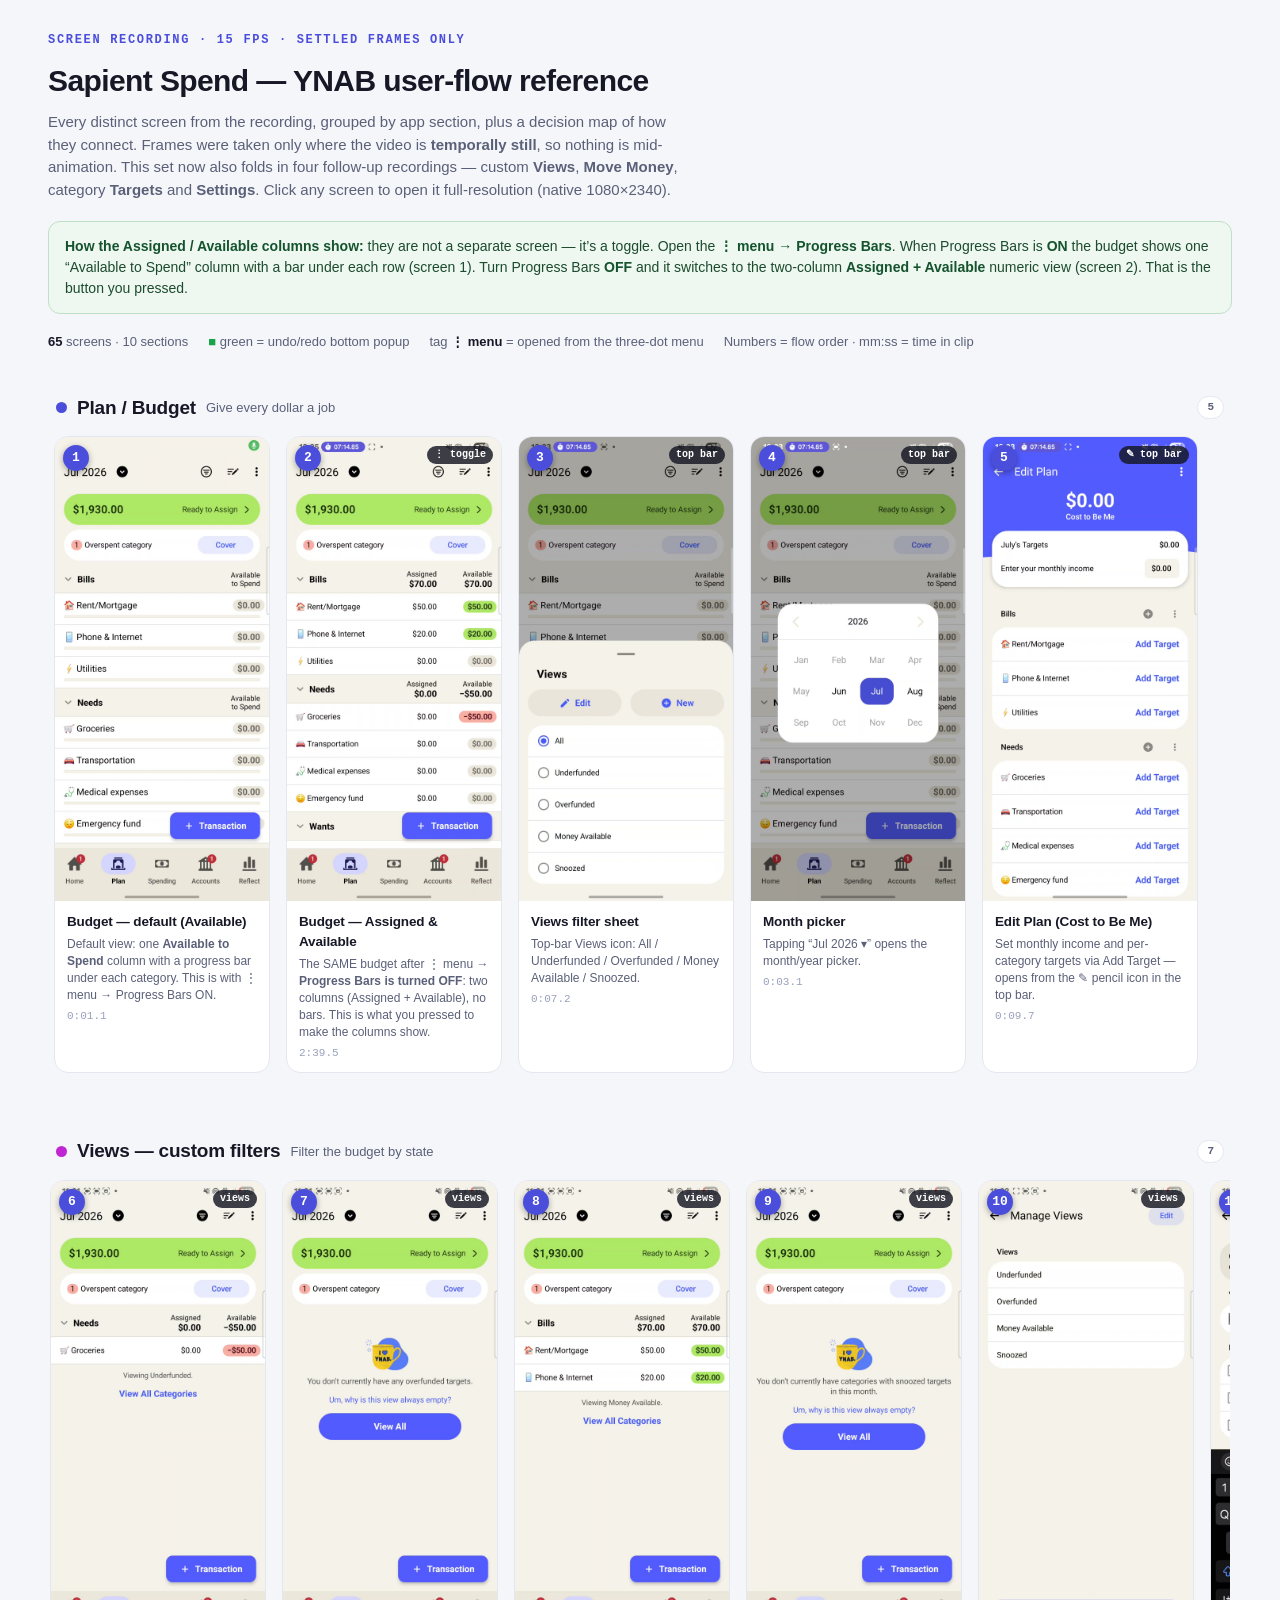
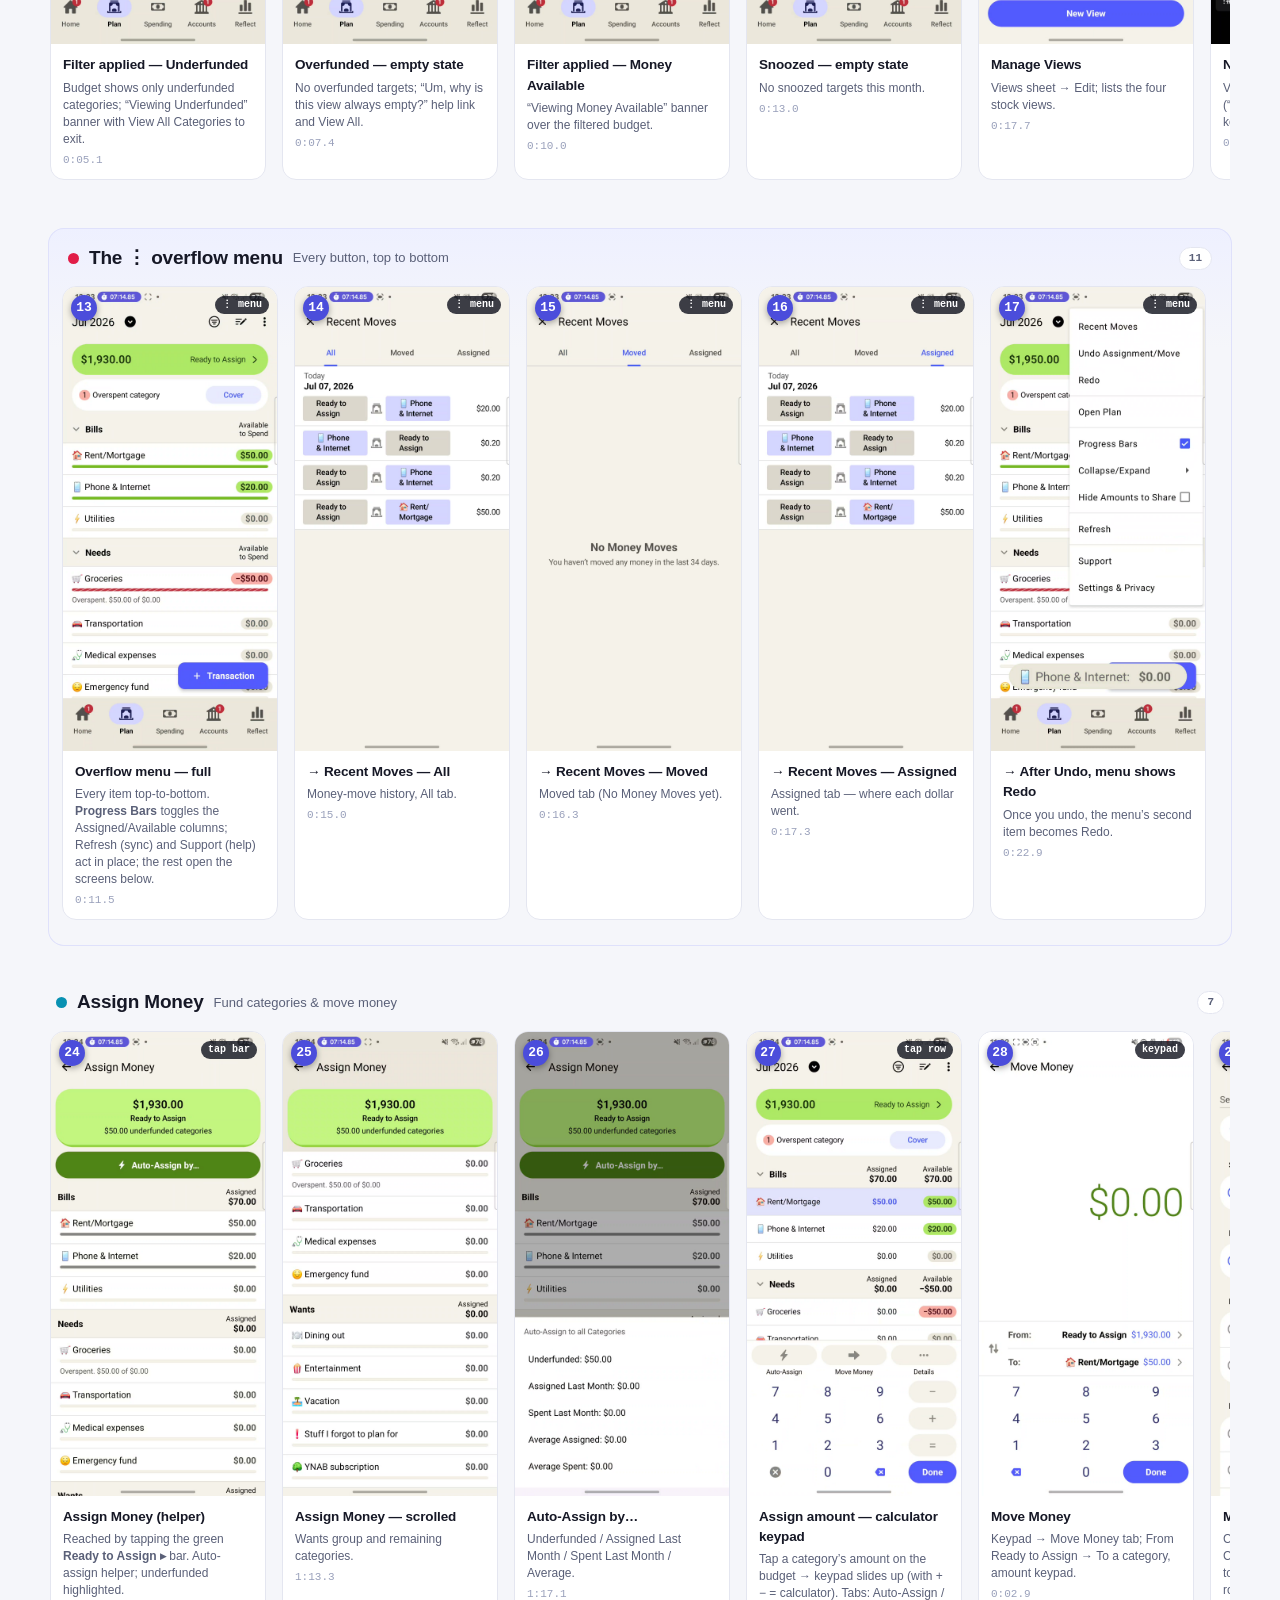
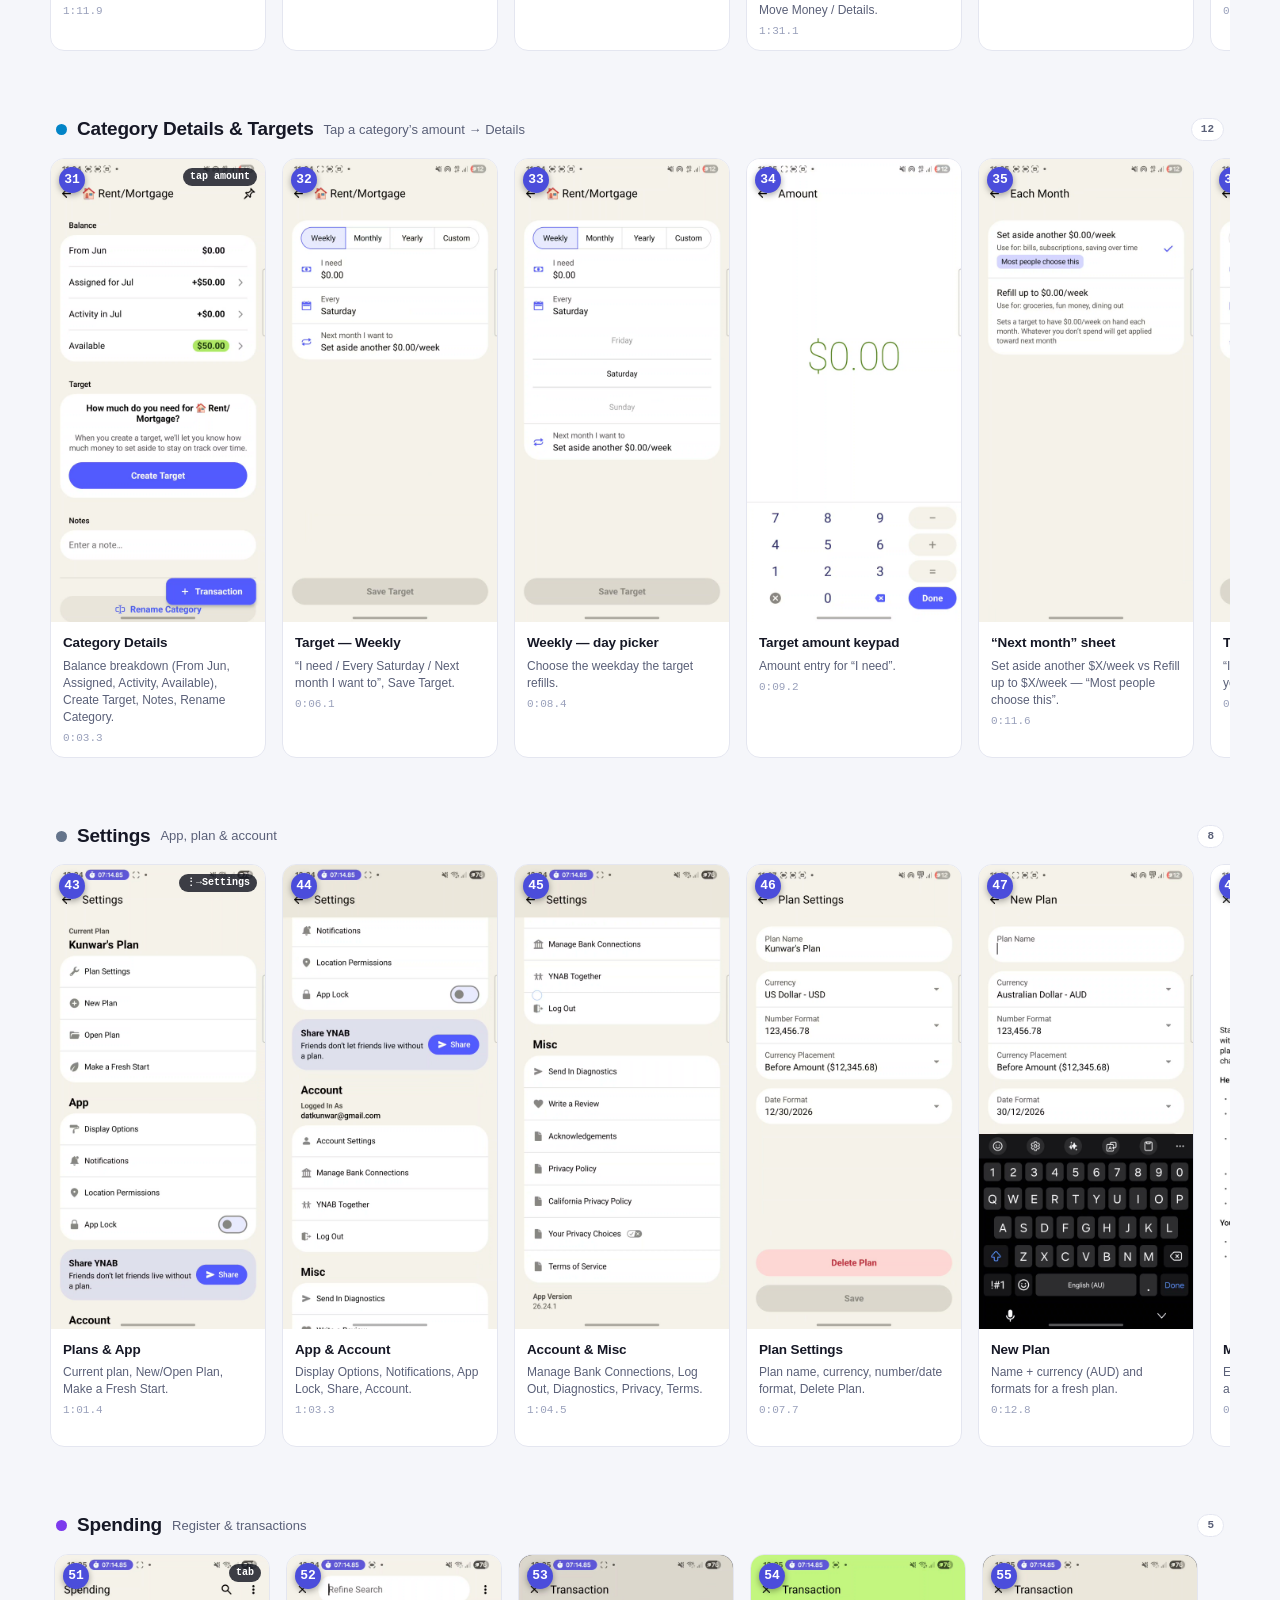
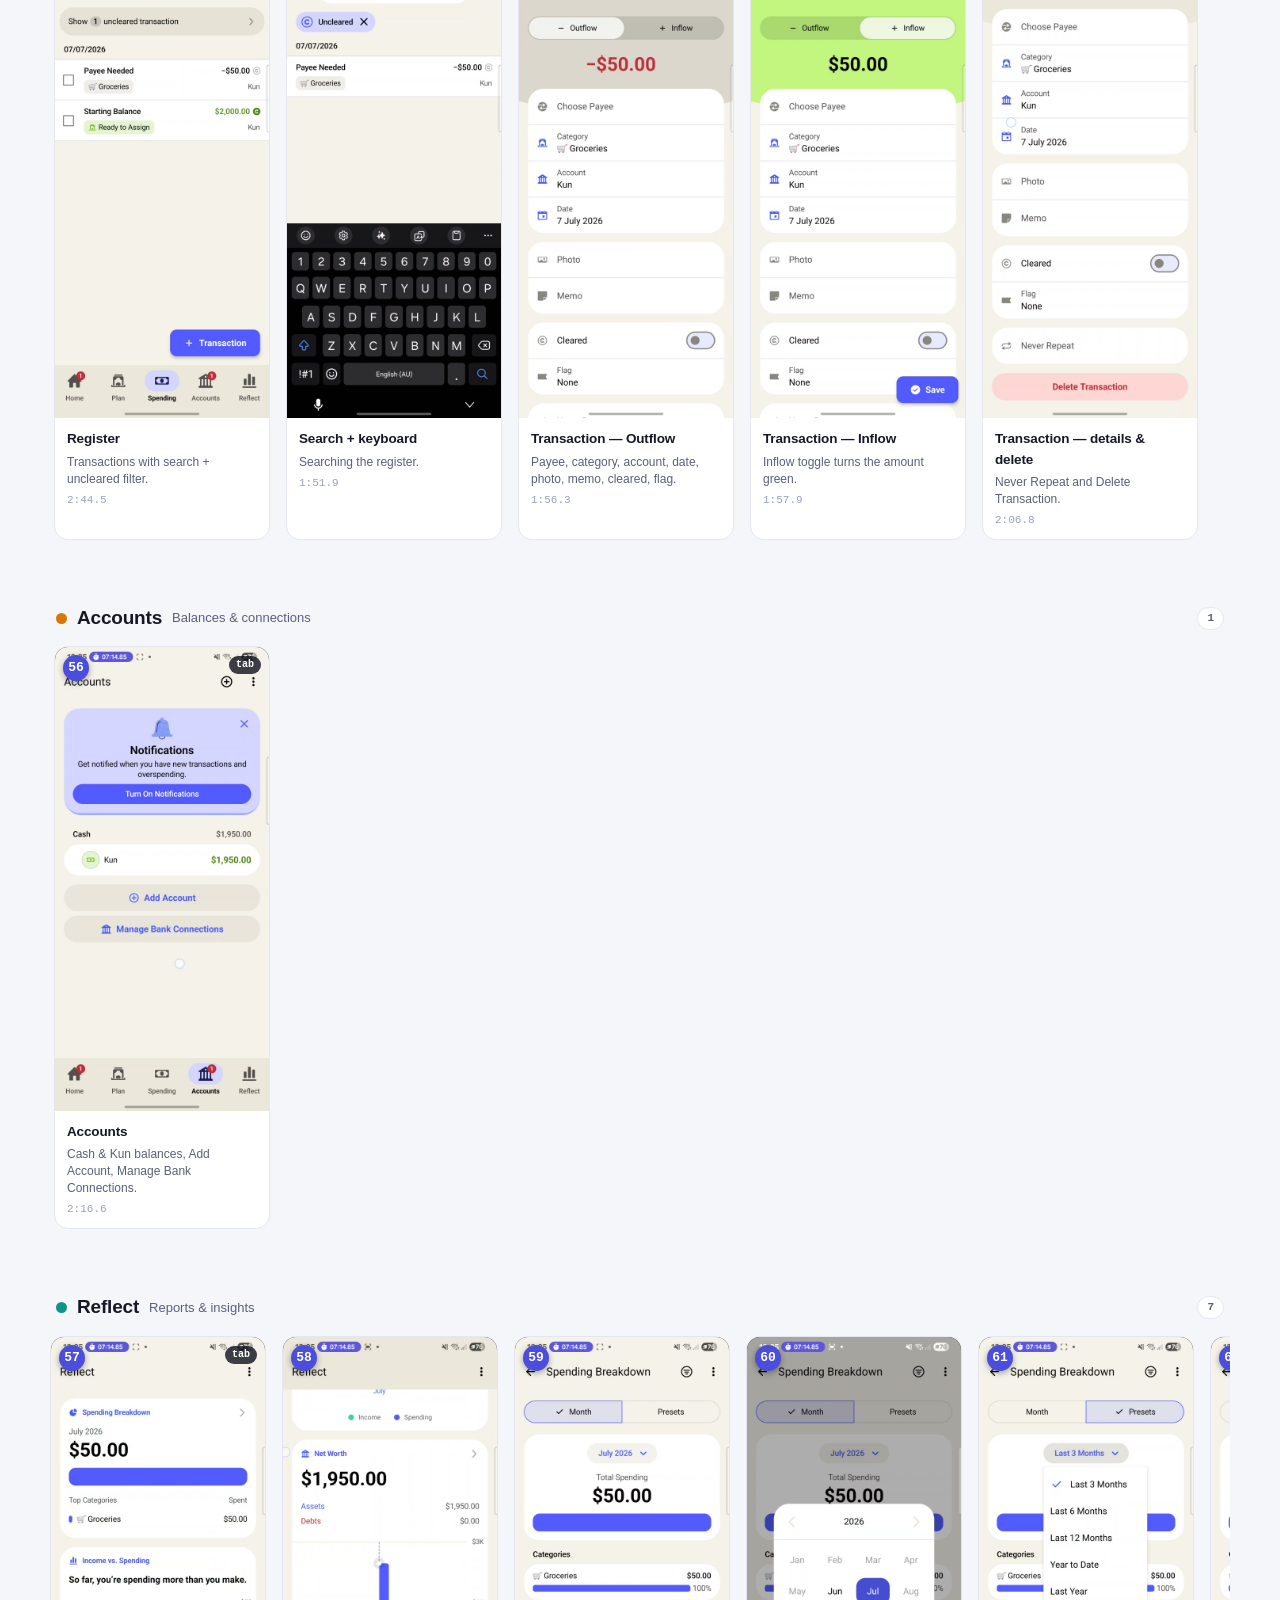
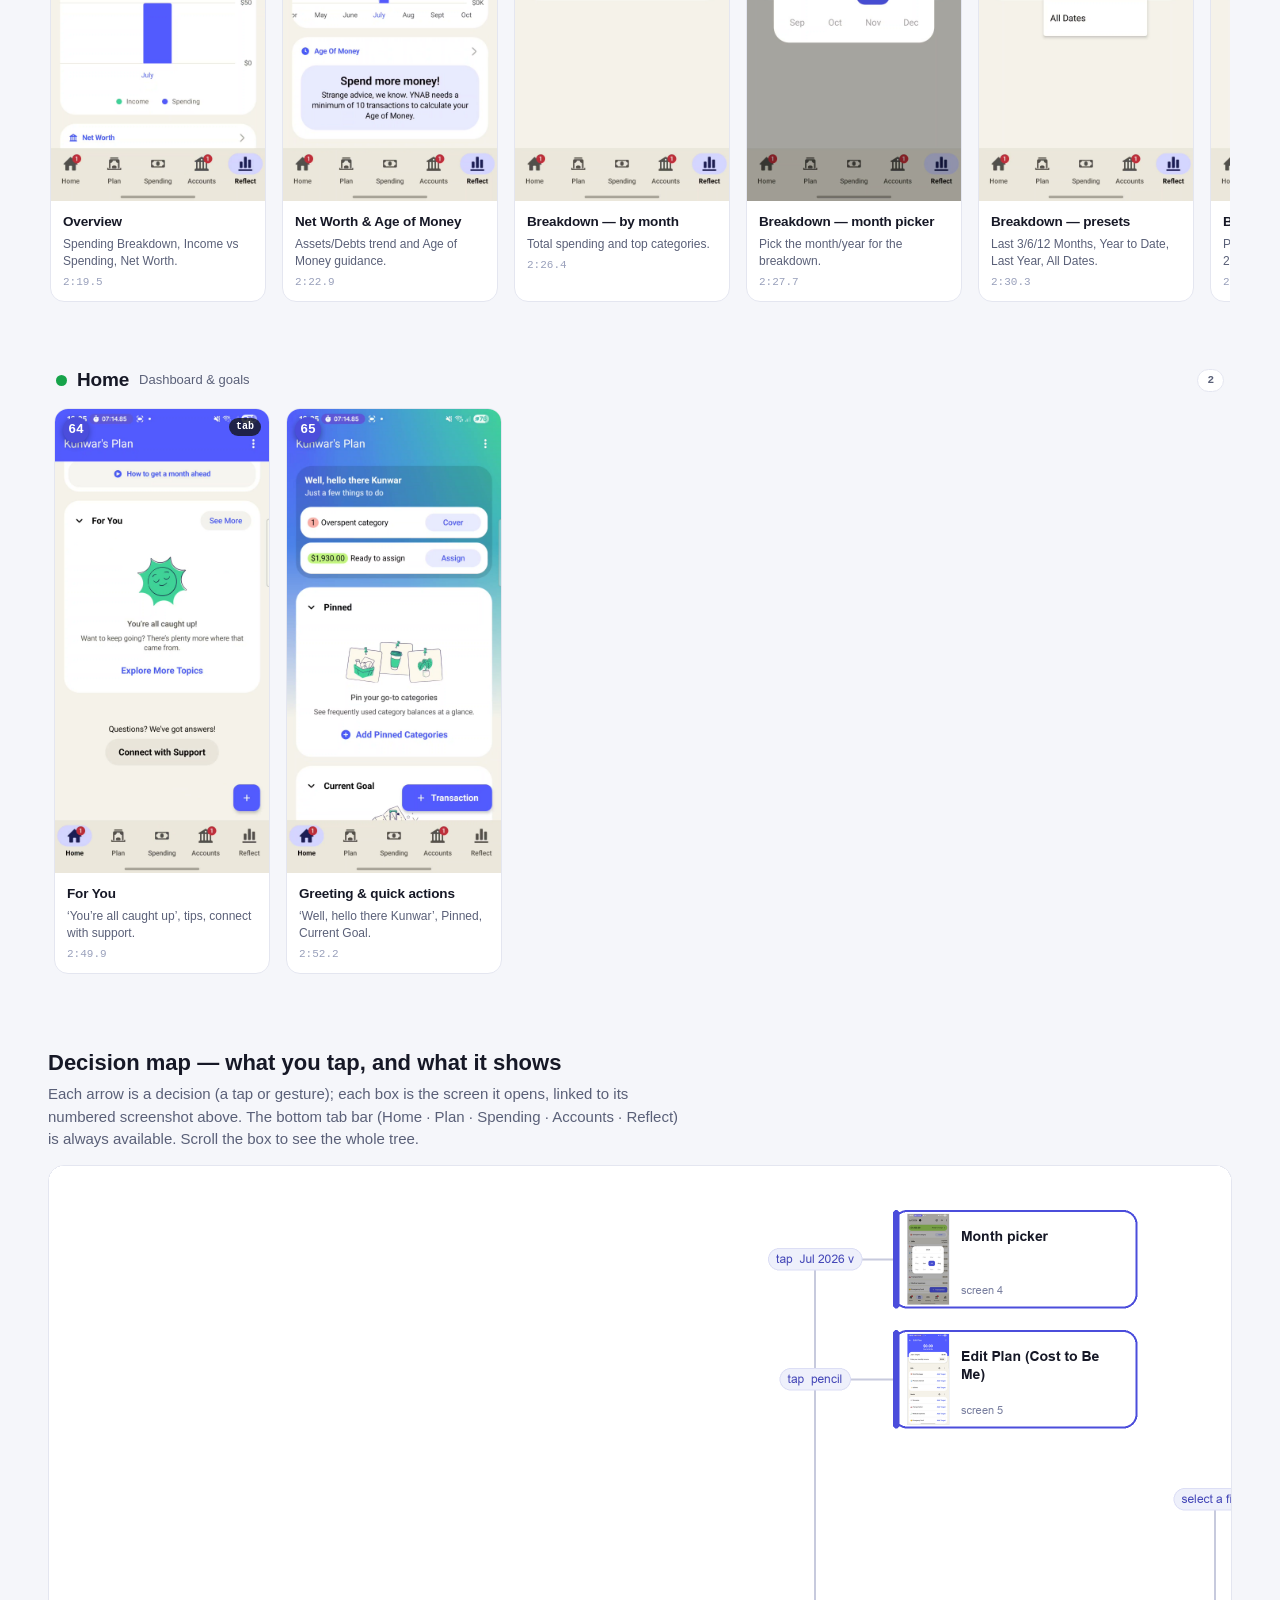
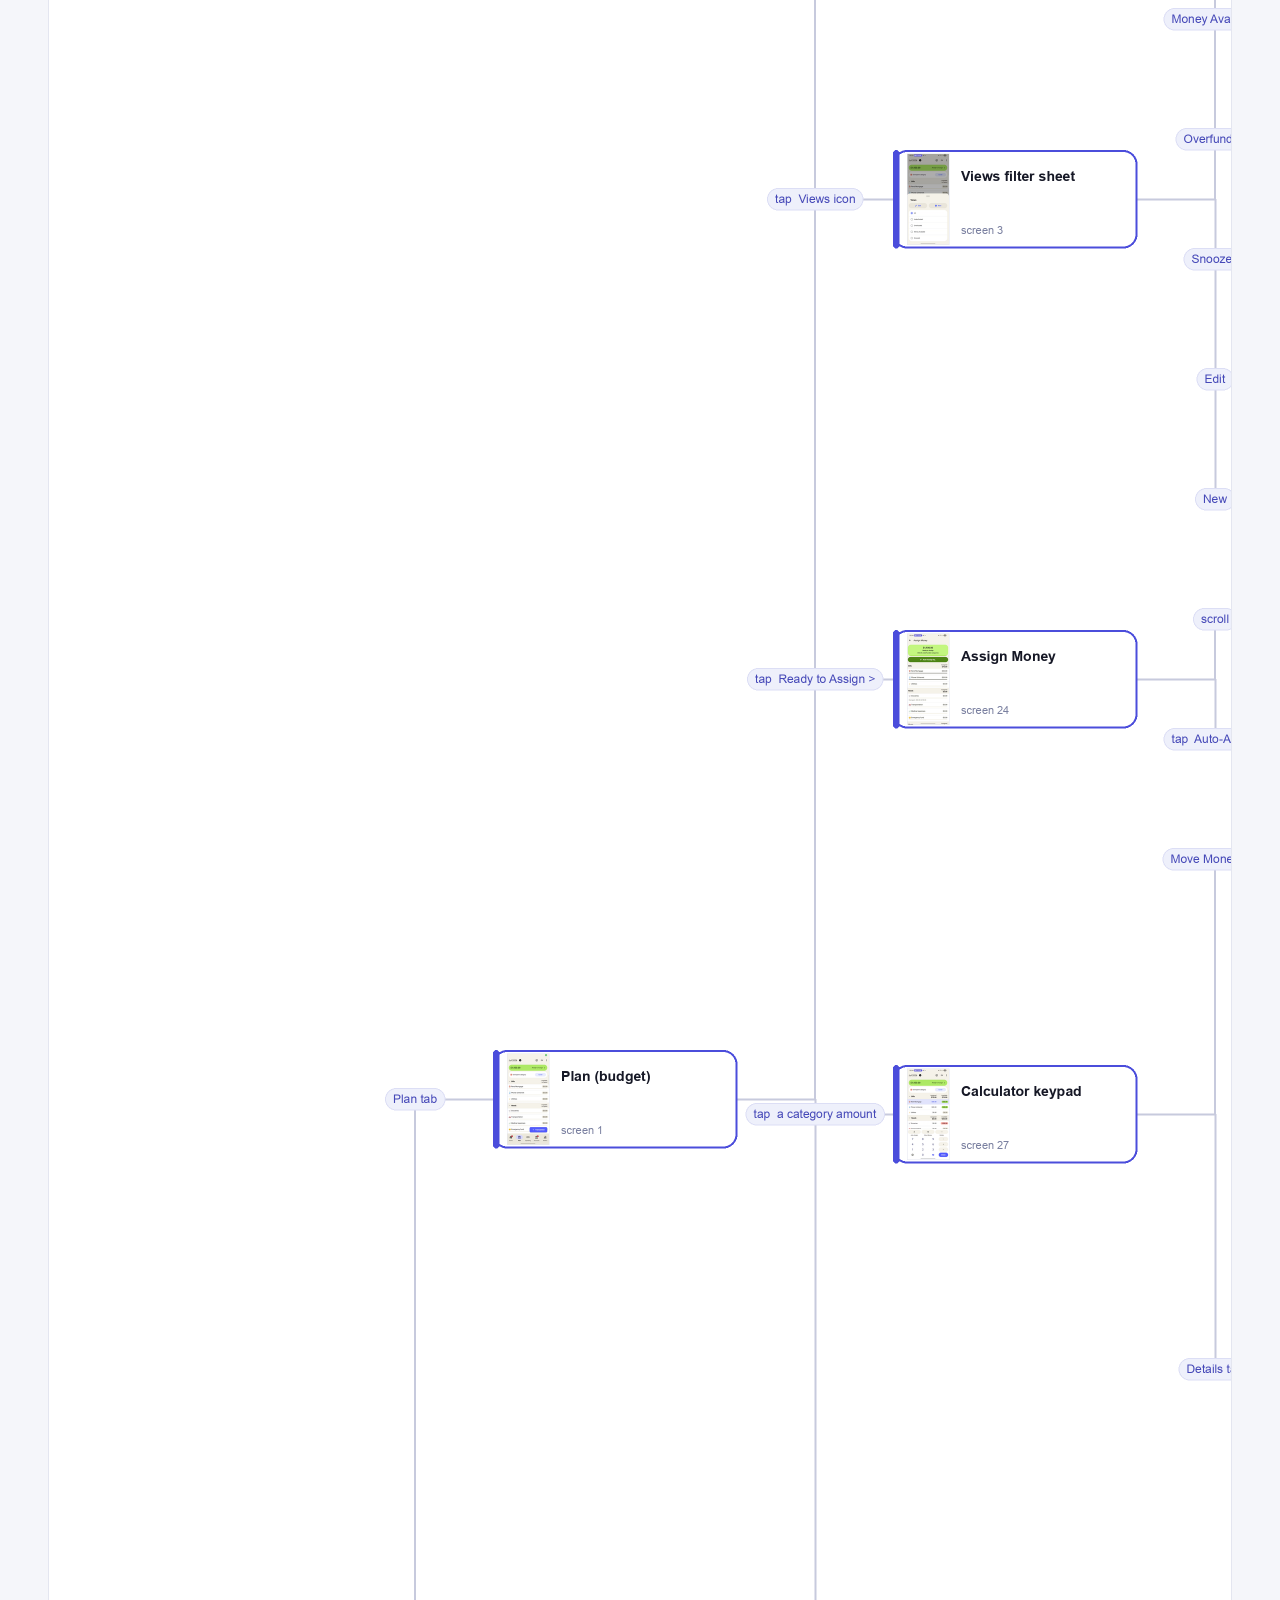
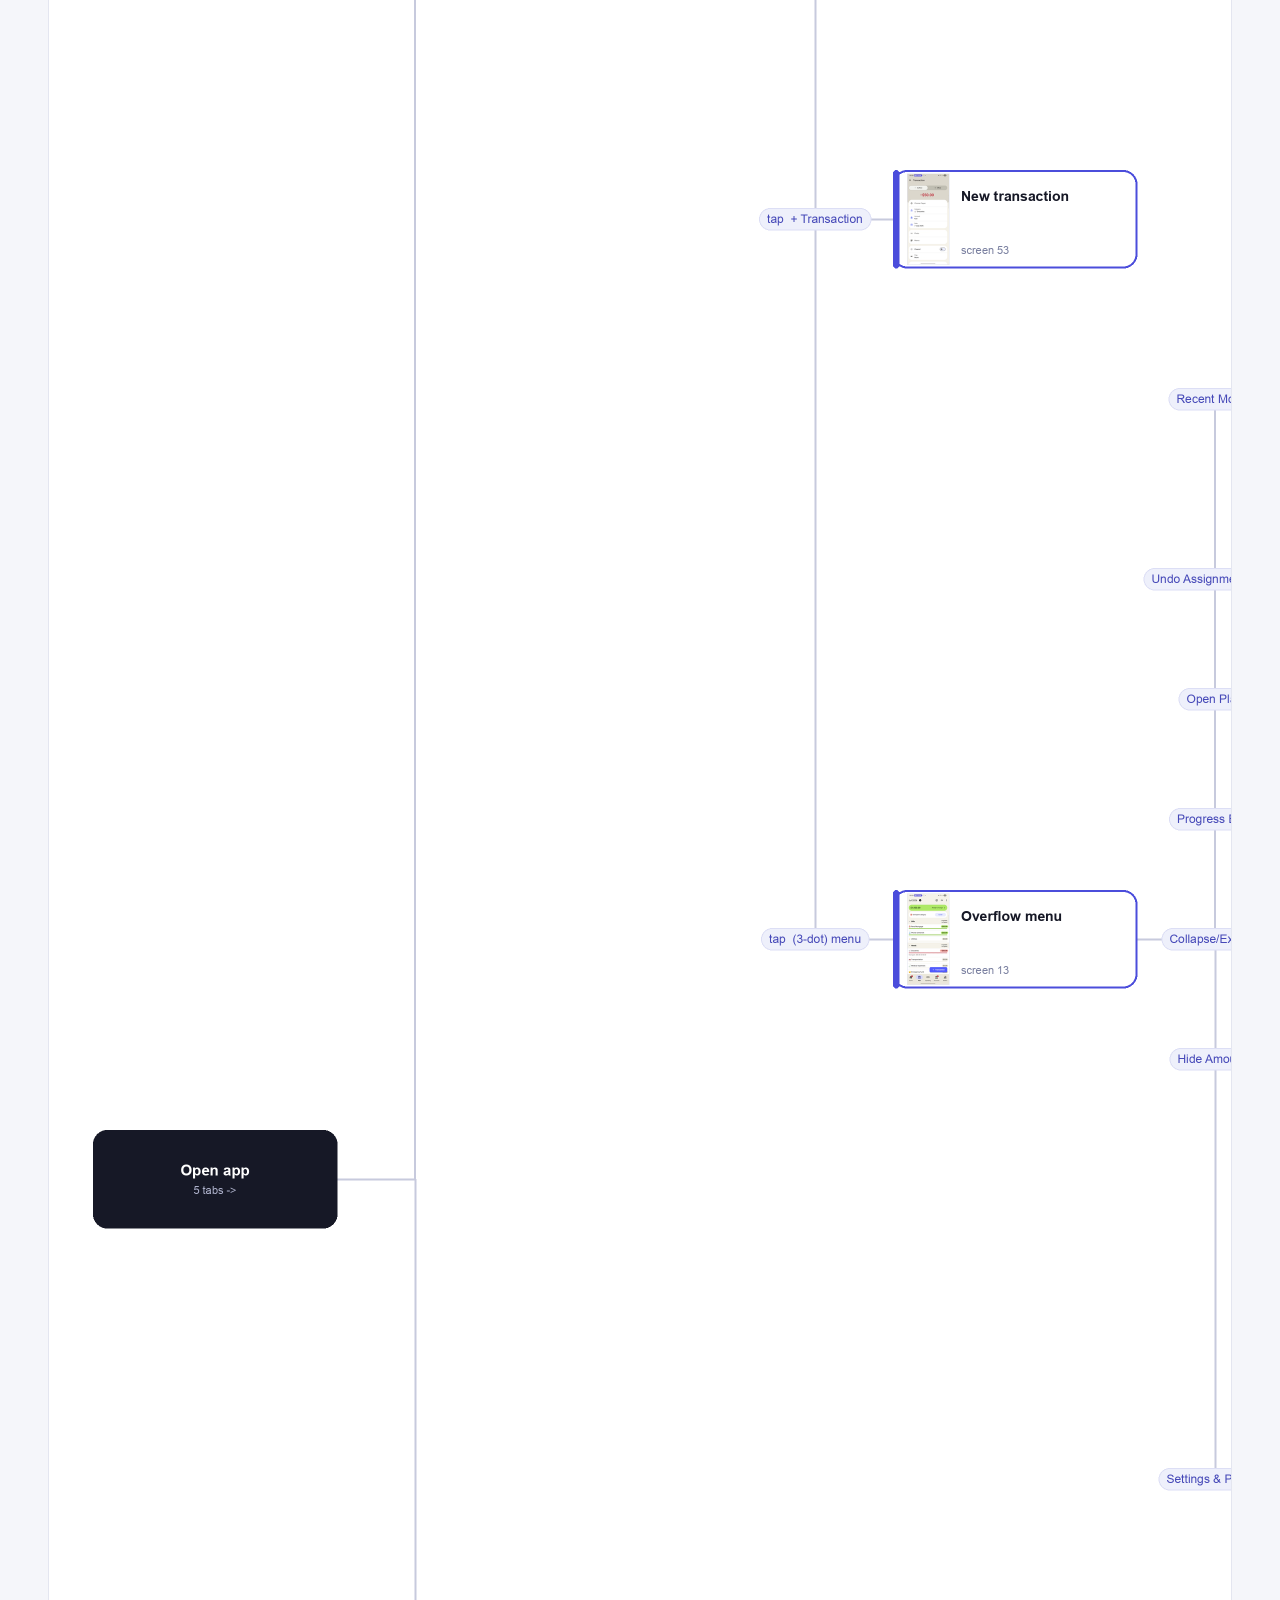
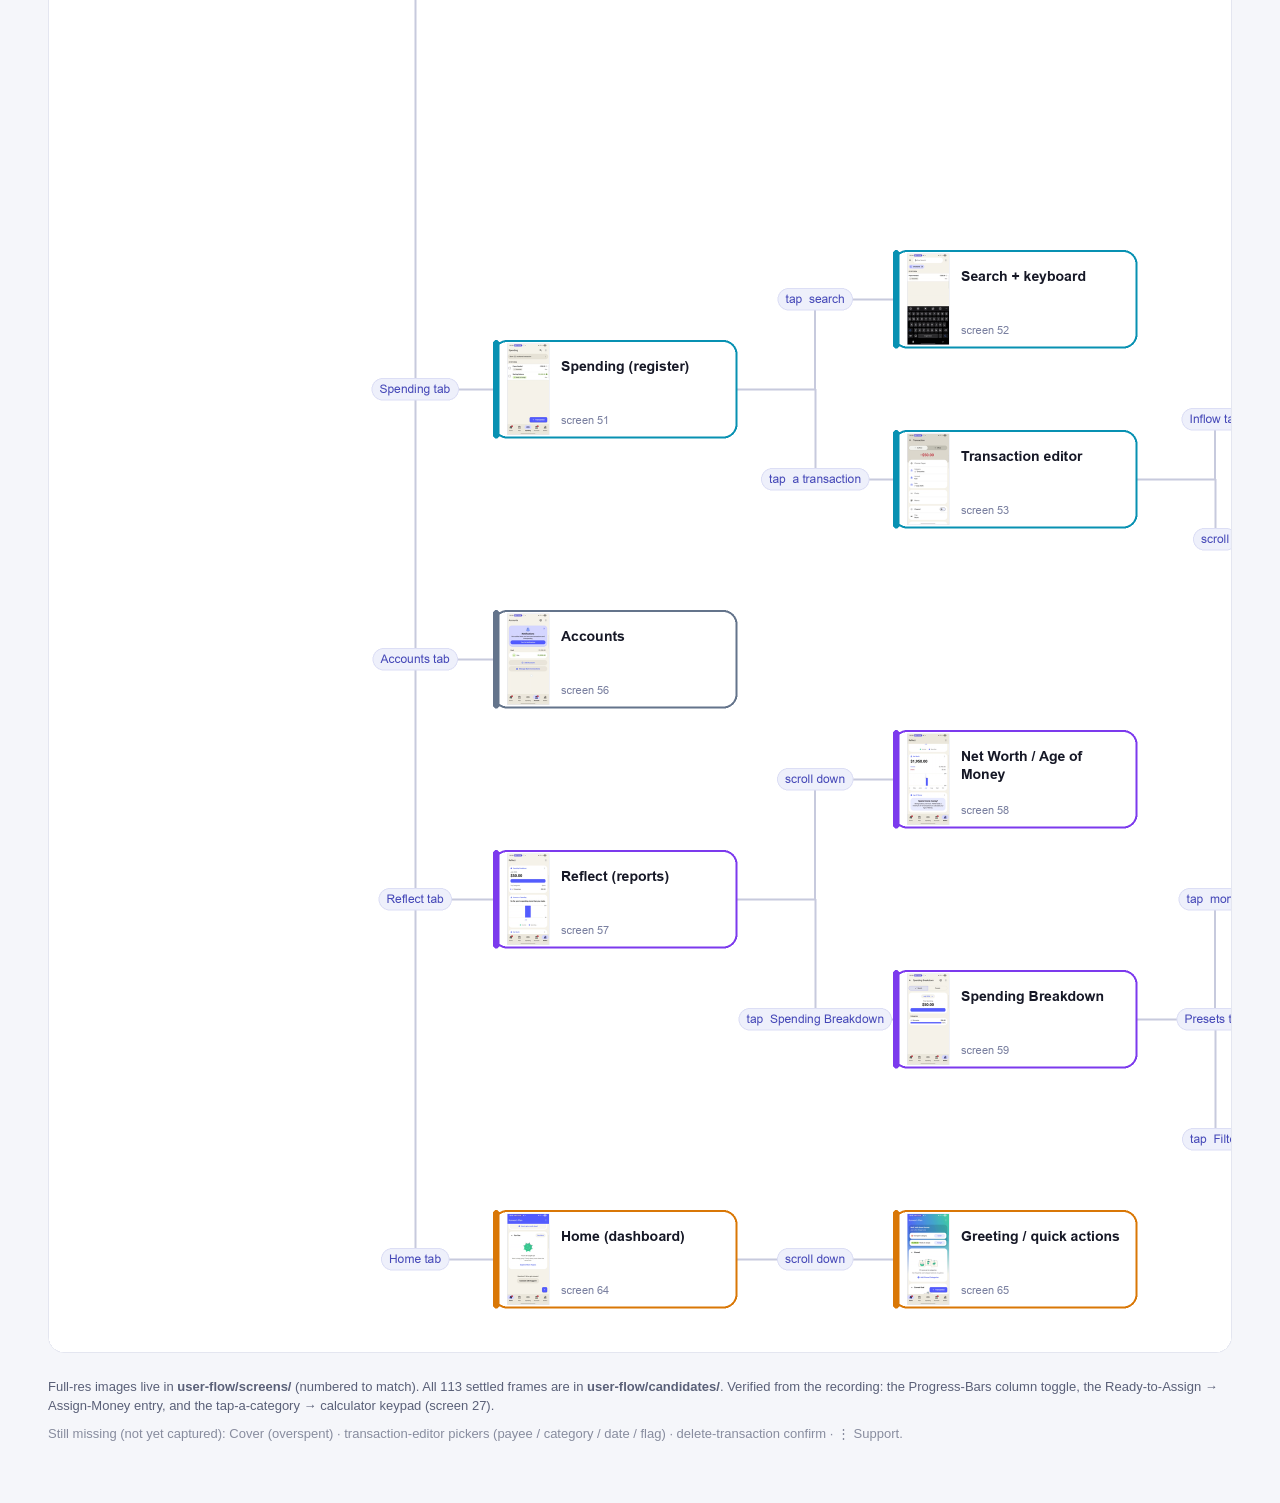
==== user-flow/index.html @ 7f766de3 "Add YNAB user-flow reference (65 screens + decision map) Settled stills from five recordings grouped" ====
<!doctype html><html lang="en"><head><meta charset="utf-8">
<meta name="viewport" content="width=device-width,initial-scale=1">
<title>Sapient Spend — User Flow (YNAB reference)</title>
<style>
:root{--bg:#f5f6fa;--panel:#fff;--ink:#161826;--soft:#5a6078;--line:#e4e6f0;--accent:#4b4ddb;--pop:#16a34a;--radius:14px}
*{box-sizing:border-box}
body{margin:0;background:var(--bg);color:var(--ink);font:15px/1.5 -apple-system,BlinkMacSystemFont,"Segoe UI",Roboto,Helvetica,Arial,sans-serif}
header{max-width:1240px;margin:0 auto;padding:34px 28px 6px}
.kick{font:600 12px/1 ui-monospace,Menlo,monospace;letter-spacing:.14em;text-transform:uppercase;color:var(--accent);margin-bottom:12px}
h1{margin:0 0 8px;font-size:30px;letter-spacing:-.02em}
header p{margin:0;color:var(--soft);max-width:76ch}
.note{max-width:1240px;margin:14px auto 0;padding:0 28px}
.note .box{background:#eef7f0;border:1px solid #bfe0c8;border-radius:12px;padding:14px 16px;font-size:14px;color:#1c4b2e}
.note .box b{color:#14532d}
.legend{display:flex;gap:10px 20px;flex-wrap:wrap;margin:16px 0 4px;font-size:13px;color:var(--soft)}
.legend b{color:var(--ink)}
main{max-width:1240px;margin:0 auto;padding:0 28px 20px}
.sec{margin-top:26px;border-radius:16px;padding:2px 2px 6px}
.sec.star{background:linear-gradient(180deg,#eef0ff,transparent 120px);box-shadow:inset 0 0 0 1px #dfe1fb;padding:2px 14px 10px}
.sechead{display:flex;align-items:center;gap:10px;padding:14px 6px 8px}
.sechead h2{margin:0;font-size:19px;letter-spacing:-.01em}
.sechead .sub{color:var(--soft);font-size:13px}
.sechead .cnt{margin-left:auto;font:600 11px/1 ui-monospace,monospace;color:var(--soft);background:var(--panel);border:1px solid var(--line);padding:5px 9px;border-radius:20px}
.dot{width:11px;height:11px;border-radius:50%}
.d0{background:#4b4ddb}.d1{background:#e11d48}.d2{background:#0891b2}.d3{background:#64748b}.d4{background:#7c3aed}.d5{background:#d97706}.d6{background:#0d9488}.d7{background:#16a34a}.d8{background:#c026d3}.d9{background:#0284c7}
.row{display:flex;gap:16px;overflow-x:auto;padding:6px 4px 16px;scroll-snap-type:x proximity}
.card{flex:0 0 auto;width:216px;background:var(--panel);border:1px solid var(--line);border-radius:var(--radius);overflow:hidden;text-decoration:none;color:inherit;scroll-snap-align:start;transition:transform .12s,box-shadow .12s}
.card:hover{transform:translateY(-3px);box-shadow:0 12px 28px rgba(22,24,38,.14)}
.card.pop{border-color:var(--pop);box-shadow:0 0 0 1px var(--pop)}
.ph{position:relative;background:#0c0e18;aspect-ratio:1080/2340;display:block}
.ph img{width:100%;height:100%;object-fit:cover;display:block}
.num{position:absolute;top:8px;left:8px;width:26px;height:26px;border-radius:50%;background:var(--accent);color:#fff;font:600 13px/26px ui-monospace,monospace;text-align:center;box-shadow:0 2px 6px rgba(0,0,0,.35)}
.tag{position:absolute;top:9px;right:8px;font:600 10px/1 ui-monospace,monospace;color:#fff;background:rgba(20,22,34,.82);padding:4px 7px;border-radius:20px}
.card.pop .tag{background:var(--pop)}
.meta{padding:11px 12px 13px}
.meta .t{font-weight:650;font-size:13.5px;margin-bottom:4px;letter-spacing:-.01em}
.meta .c{font-size:12px;color:var(--soft);line-height:1.42}
.meta .ts{margin-top:7px;font:11px/1 ui-monospace,monospace;color:#99a0bb}
.tree{max-width:1240px;margin:10px auto 0;padding:0 28px}
.tree h2{font-size:22px;margin:30px 0 4px}
.tree p{color:var(--soft);margin:0 0 14px;max-width:76ch}
.treebox{background:var(--panel);border:1px solid var(--line);border-radius:16px;padding:10px;overflow:auto}
footer{max-width:1240px;margin:0 auto;padding:24px 28px 60px;color:var(--soft);font-size:13px}
@media(max-width:640px){.card{width:168px}header,main,footer,.tree,.note{padding-left:16px;padding-right:16px}}
</style></head><body>
<header>
  <div class="kick">Screen recording · 15 fps · settled frames only</div>
  <h1>Sapient Spend — YNAB user-flow reference</h1>
  <p>Every distinct screen from the recording, grouped by app section, plus a decision map of how they connect. Frames were taken only where the video is <b>temporally still</b>, so nothing is mid-animation. This set now also folds in four follow-up recordings — custom <b>Views</b>, <b>Move Money</b>, category <b>Targets</b> and <b>Settings</b>. Click any screen to open it full-resolution (native 1080×2340).</p>
</header>
<div class="note"><div class="box">
  <b>How the Assigned / Available columns show:</b> they are not a separate screen — it’s a toggle. Open the <b>⋮ menu → Progress Bars</b>. When Progress Bars is <b>ON</b> the budget shows one “Available to Spend” column with a bar under each row (screen 1). Turn Progress Bars <b>OFF</b> and it switches to the two-column <b>Assigned + Available</b> numeric view (screen 2). That is the button you pressed.
</div></div>
<main>
  <div class="legend" style="max-width:1240px;margin:18px auto 0">
    <span><b>65</b> screens · 10 sections</span>
    <span><span style="color:#16a34a">■</span> green = undo/redo bottom popup</span>
    <span>tag <b>⋮ menu</b> = opened from the three-dot menu</span>
    <span>Numbers = flow order · mm:ss = time in clip</span>
  </div>
  <section class="sec">
      <div class="sechead"><span class="dot d0"></span><h2>Plan / Budget</h2><span class="sub">Give every dollar a job</span><span class="cnt">5</span></div>
      <div class="row"><a class="card" href="screens/01_plan.jpg" target="_blank">
          <div class="ph"><span class="num">1</span><img loading="lazy" src="screens/01_plan.jpg" alt=""></div>
          <div class="meta"><div class="t">Budget — default (Available)</div><div class="c">Default view: one <b>Available to Spend</b> column with a progress bar under each category. This is with ⋮ menu → Progress Bars ON.</div><div class="ts">0:01.1</div></div>
        </a><a class="card" href="screens/02_plan.jpg" target="_blank">
          <div class="ph"><span class="num">2</span><span class="tag">⋮ toggle</span><img loading="lazy" src="screens/02_plan.jpg" alt=""></div>
          <div class="meta"><div class="t">Budget — Assigned &amp; Available</div><div class="c">The SAME budget after ⋮ menu → <b>Progress Bars is turned OFF</b>: two columns (Assigned + Available), no bars. This is what you pressed to make the columns show.</div><div class="ts">2:39.5</div></div>
        </a><a class="card" href="screens/03_plan.jpg" target="_blank">
          <div class="ph"><span class="num">3</span><span class="tag">top bar</span><img loading="lazy" src="screens/03_plan.jpg" alt=""></div>
          <div class="meta"><div class="t">Views filter sheet</div><div class="c">Top-bar Views icon: All / Underfunded / Overfunded / Money Available / Snoozed.</div><div class="ts">0:07.2</div></div>
        </a><a class="card" href="screens/04_plan.jpg" target="_blank">
          <div class="ph"><span class="num">4</span><span class="tag">top bar</span><img loading="lazy" src="screens/04_plan.jpg" alt=""></div>
          <div class="meta"><div class="t">Month picker</div><div class="c">Tapping “Jul 2026 ▾” opens the month/year picker.</div><div class="ts">0:03.1</div></div>
        </a><a class="card" href="screens/05_plan.jpg" target="_blank">
          <div class="ph"><span class="num">5</span><span class="tag">✎ top bar</span><img loading="lazy" src="screens/05_plan.jpg" alt=""></div>
          <div class="meta"><div class="t">Edit Plan (Cost to Be Me)</div><div class="c">Set monthly income and per-category targets via Add Target — opens from the ✎ pencil icon in the top bar.</div><div class="ts">0:09.7</div></div>
        </a></div>
    </section><section class="sec">
      <div class="sechead"><span class="dot d8"></span><h2>Views — custom filters</h2><span class="sub">Filter the budget by state</span><span class="cnt">7</span></div>
      <div class="row"><a class="card" href="screens/06_views.jpg" target="_blank">
          <div class="ph"><span class="num">6</span><span class="tag">views</span><img loading="lazy" src="screens/06_views.jpg" alt=""></div>
          <div class="meta"><div class="t">Filter applied — Underfunded</div><div class="c">Budget shows only underfunded categories; “Viewing Underfunded” banner with View All Categories to exit.</div><div class="ts">0:05.1</div></div>
        </a><a class="card" href="screens/07_views.jpg" target="_blank">
          <div class="ph"><span class="num">7</span><span class="tag">views</span><img loading="lazy" src="screens/07_views.jpg" alt=""></div>
          <div class="meta"><div class="t">Overfunded — empty state</div><div class="c">No overfunded targets; “Um, why is this view always empty?” help link and View All.</div><div class="ts">0:07.4</div></div>
        </a><a class="card" href="screens/08_views.jpg" target="_blank">
          <div class="ph"><span class="num">8</span><span class="tag">views</span><img loading="lazy" src="screens/08_views.jpg" alt=""></div>
          <div class="meta"><div class="t">Filter applied — Money Available</div><div class="c">“Viewing Money Available” banner over the filtered budget.</div><div class="ts">0:10.0</div></div>
        </a><a class="card" href="screens/09_views.jpg" target="_blank">
          <div class="ph"><span class="num">9</span><span class="tag">views</span><img loading="lazy" src="screens/09_views.jpg" alt=""></div>
          <div class="meta"><div class="t">Snoozed — empty state</div><div class="c">No snoozed targets this month.</div><div class="ts">0:13.0</div></div>
        </a><a class="card" href="screens/10_views.jpg" target="_blank">
          <div class="ph"><span class="num">10</span><span class="tag">views</span><img loading="lazy" src="screens/10_views.jpg" alt=""></div>
          <div class="meta"><div class="t">Manage Views</div><div class="c">Views sheet → Edit; lists the four stock views.</div><div class="ts">0:17.7</div></div>
        </a><a class="card" href="screens/11_views.jpg" target="_blank">
          <div class="ph"><span class="num">11</span><span class="tag">views</span><img loading="lazy" src="screens/11_views.jpg" alt=""></div>
          <div class="meta"><div class="t">New View — name it</div><div class="c">Views sheet → New; name field (“Keep ’em short &amp; sweet!”) with keyboard.</div><div class="ts">0:21.3</div></div>
        </a><a class="card" href="screens/12_views.jpg" target="_blank">
          <div class="ph"><span class="num">12</span><span class="tag">views</span><img loading="lazy" src="screens/12_views.jpg" alt=""></div>
          <div class="meta"><div class="t">New View — pick categories</div><div class="c">Checklist of every category group to include in the custom view.</div><div class="ts">0:24.7</div></div>
        </a></div>
    </section><section class="sec star">
      <div class="sechead"><span class="dot d1"></span><h2>The ⋮ overflow menu</h2><span class="sub">Every button, top to bottom</span><span class="cnt">11</span></div>
      <div class="row"><a class="card" href="screens/13_the.jpg" target="_blank">
          <div class="ph"><span class="num">13</span><span class="tag">⋮ menu</span><img loading="lazy" src="screens/13_the.jpg" alt=""></div>
          <div class="meta"><div class="t">Overflow menu — full</div><div class="c">Every item top-to-bottom. <b>Progress Bars</b> toggles the Assigned/Available columns; Refresh (sync) and Support (help) act in place; the rest open the screens below.</div><div class="ts">0:11.5</div></div>
        </a><a class="card" href="screens/14_the.jpg" target="_blank">
          <div class="ph"><span class="num">14</span><span class="tag">⋮ menu</span><img loading="lazy" src="screens/14_the.jpg" alt=""></div>
          <div class="meta"><div class="t">→ Recent Moves — All</div><div class="c">Money-move history, All tab.</div><div class="ts">0:15.0</div></div>
        </a><a class="card" href="screens/15_the.jpg" target="_blank">
          <div class="ph"><span class="num">15</span><span class="tag">⋮ menu</span><img loading="lazy" src="screens/15_the.jpg" alt=""></div>
          <div class="meta"><div class="t">→ Recent Moves — Moved</div><div class="c">Moved tab (No Money Moves yet).</div><div class="ts">0:16.3</div></div>
        </a><a class="card" href="screens/16_the.jpg" target="_blank">
          <div class="ph"><span class="num">16</span><span class="tag">⋮ menu</span><img loading="lazy" src="screens/16_the.jpg" alt=""></div>
          <div class="meta"><div class="t">→ Recent Moves — Assigned</div><div class="c">Assigned tab — where each dollar went.</div><div class="ts">0:17.3</div></div>
        </a><a class="card" href="screens/17_the.jpg" target="_blank">
          <div class="ph"><span class="num">17</span><span class="tag">⋮ menu</span><img loading="lazy" src="screens/17_the.jpg" alt=""></div>
          <div class="meta"><div class="t">→ After Undo, menu shows Redo</div><div class="c">Once you undo, the menu’s second item becomes Redo.</div><div class="ts">0:22.9</div></div>
        </a><a class="card pop" href="screens/18_the.jpg" target="_blank">
          <div class="ph"><span class="num">18</span><span class="tag">popup</span><img loading="lazy" src="screens/18_the.jpg" alt=""></div>
          <div class="meta"><div class="t">→ Undo — bottom popup</div><div class="c">Undo pops a bottom pill: Phone &amp; Internet reverted to $0.00.</div><div class="ts">0:22.5</div></div>
        </a><a class="card pop" href="screens/19_the.jpg" target="_blank">
          <div class="ph"><span class="num">19</span><span class="tag">popup</span><img loading="lazy" src="screens/19_the.jpg" alt=""></div>
          <div class="meta"><div class="t">→ Redo — bottom popup</div><div class="c">Redo pops the green pill: Phone &amp; Internet re-applied at $20.00.</div><div class="ts">0:21.3</div></div>
        </a><a class="card" href="screens/20_the.jpg" target="_blank">
          <div class="ph"><span class="num">20</span><span class="tag">⋮ menu</span><img loading="lazy" src="screens/20_the.jpg" alt=""></div>
          <div class="meta"><div class="t">→ Open Plan</div><div class="c">Switch plans / plans shared with you.</div><div class="ts">0:28.8</div></div>
        </a><a class="card" href="screens/21_the.jpg" target="_blank">
          <div class="ph"><span class="num">21</span><span class="tag">⋮ menu</span><img loading="lazy" src="screens/21_the.jpg" alt=""></div>
          <div class="meta"><div class="t">→ Collapse/Expand</div><div class="c">Submenu: Collapse All / Expand All Groups.</div><div class="ts">0:39.1</div></div>
        </a><a class="card" href="screens/22_the.jpg" target="_blank">
          <div class="ph"><span class="num">22</span><span class="tag">⋮ menu</span><img loading="lazy" src="screens/22_the.jpg" alt=""></div>
          <div class="meta"><div class="t">→ Collapse result</div><div class="c">Groups collapsed to headers only.</div><div class="ts">0:41.1</div></div>
        </a><a class="card" href="screens/23_the.jpg" target="_blank">
          <div class="ph"><span class="num">23</span><span class="tag">⋮ menu</span><img loading="lazy" src="screens/23_the.jpg" alt=""></div>
          <div class="meta"><div class="t">→ Hide Amounts to Share</div><div class="c">Privacy mode — amounts masked.</div><div class="ts">0:48.7</div></div>
        </a></div>
    </section><section class="sec">
      <div class="sechead"><span class="dot d2"></span><h2>Assign Money</h2><span class="sub">Fund categories &amp; move money</span><span class="cnt">7</span></div>
      <div class="row"><a class="card" href="screens/24_assign.jpg" target="_blank">
          <div class="ph"><span class="num">24</span><span class="tag">tap bar</span><img loading="lazy" src="screens/24_assign.jpg" alt=""></div>
          <div class="meta"><div class="t">Assign Money (helper)</div><div class="c">Reached by tapping the green <b>Ready to Assign ▸</b> bar. Auto-assign helper; underfunded highlighted.</div><div class="ts">1:11.9</div></div>
        </a><a class="card" href="screens/25_assign.jpg" target="_blank">
          <div class="ph"><span class="num">25</span><img loading="lazy" src="screens/25_assign.jpg" alt=""></div>
          <div class="meta"><div class="t">Assign Money — scrolled</div><div class="c">Wants group and remaining categories.</div><div class="ts">1:13.3</div></div>
        </a><a class="card" href="screens/26_assign.jpg" target="_blank">
          <div class="ph"><span class="num">26</span><img loading="lazy" src="screens/26_assign.jpg" alt=""></div>
          <div class="meta"><div class="t">Auto-Assign by…</div><div class="c">Underfunded / Assigned Last Month / Spent Last Month / Average.</div><div class="ts">1:17.1</div></div>
        </a><a class="card" href="screens/27_assign.jpg" target="_blank">
          <div class="ph"><span class="num">27</span><span class="tag">tap row</span><img loading="lazy" src="screens/27_assign.jpg" alt=""></div>
          <div class="meta"><div class="t">Assign amount — calculator keypad</div><div class="c">Tap a category’s amount on the budget → keypad slides up (with + − = calculator). Tabs: Auto-Assign / Move Money / Details.</div><div class="ts">1:31.1</div></div>
        </a><a class="card" href="screens/28_assign.jpg" target="_blank">
          <div class="ph"><span class="num">28</span><span class="tag">keypad</span><img loading="lazy" src="screens/28_assign.jpg" alt=""></div>
          <div class="meta"><div class="t">Move Money</div><div class="c">Keypad → Move Money tab; From Ready to Assign → To a category, amount keypad.</div><div class="ts">0:02.9</div></div>
        </a><a class="card" href="screens/29_assign.jpg" target="_blank">
          <div class="ph"><span class="num">29</span><span class="tag">keypad</span><img loading="lazy" src="screens/29_assign.jpg" alt=""></div>
          <div class="meta"><div class="t">Move Money — pick source</div><div class="c">Category picker: search, New Category, Selected + Inflow (Ready to Assign) and every group as radio rows.</div><div class="ts">0:05.5</div></div>
        </a><a class="card" href="screens/30_assign.jpg" target="_blank">
          <div class="ph"><span class="num">30</span><span class="tag">keypad</span><img loading="lazy" src="screens/30_assign.jpg" alt=""></div>
          <div class="meta"><div class="t">Category picker — scrolled</div><div class="c">Wants group incl. “Stuff I forgot to plan for” and YNAB subscription.</div><div class="ts">0:06.5</div></div>
        </a></div>
    </section><section class="sec">
      <div class="sechead"><span class="dot d9"></span><h2>Category Details &amp; Targets</h2><span class="sub">Tap a category’s amount → Details</span><span class="cnt">12</span></div>
      <div class="row"><a class="card" href="screens/31_target.jpg" target="_blank">
          <div class="ph"><span class="num">31</span><span class="tag">tap amount</span><img loading="lazy" src="screens/31_target.jpg" alt=""></div>
          <div class="meta"><div class="t">Category Details</div><div class="c">Balance breakdown (From Jun, Assigned, Activity, Available), Create Target, Notes, Rename Category.</div><div class="ts">0:03.3</div></div>
        </a><a class="card" href="screens/32_target.jpg" target="_blank">
          <div class="ph"><span class="num">32</span><img loading="lazy" src="screens/32_target.jpg" alt=""></div>
          <div class="meta"><div class="t">Target — Weekly</div><div class="c">“I need / Every Saturday / Next month I want to”, Save Target.</div><div class="ts">0:06.1</div></div>
        </a><a class="card" href="screens/33_target.jpg" target="_blank">
          <div class="ph"><span class="num">33</span><img loading="lazy" src="screens/33_target.jpg" alt=""></div>
          <div class="meta"><div class="t">Weekly — day picker</div><div class="c">Choose the weekday the target refills.</div><div class="ts">0:08.4</div></div>
        </a><a class="card" href="screens/34_target.jpg" target="_blank">
          <div class="ph"><span class="num">34</span><img loading="lazy" src="screens/34_target.jpg" alt=""></div>
          <div class="meta"><div class="t">Target amount keypad</div><div class="c">Amount entry for “I need”.</div><div class="ts">0:09.2</div></div>
        </a><a class="card" href="screens/35_target.jpg" target="_blank">
          <div class="ph"><span class="num">35</span><img loading="lazy" src="screens/35_target.jpg" alt=""></div>
          <div class="meta"><div class="t">“Next month” sheet</div><div class="c">Set aside another $X/week vs Refill up to $X/week — “Most people choose this”.</div><div class="ts">0:11.6</div></div>
        </a><a class="card" href="screens/36_target.jpg" target="_blank">
          <div class="ph"><span class="num">36</span><img loading="lazy" src="screens/36_target.jpg" alt=""></div>
          <div class="meta"><div class="t">Target — Yearly</div><div class="c">“I need / By Aug 1, 2026 / Next year I want to”.</div><div class="ts">0:15.3</div></div>
        </a><a class="card" href="screens/37_target.jpg" target="_blank">
          <div class="ph"><span class="num">37</span><img loading="lazy" src="screens/37_target.jpg" alt=""></div>
          <div class="meta"><div class="t">Target date calendar</div><div class="c">Month-grid picker for the target due date.</div><div class="ts">0:16.0</div></div>
        </a><a class="card" href="screens/38_target.jpg" target="_blank">
          <div class="ph"><span class="num">38</span><img loading="lazy" src="screens/38_target.jpg" alt=""></div>
          <div class="meta"><div class="t">“Next year” sheet</div><div class="c">Yearly version of set-aside vs refill.</div><div class="ts">0:17.8</div></div>
        </a><a class="card" href="screens/39_target.jpg" target="_blank">
          <div class="ph"><span class="num">39</span><img loading="lazy" src="screens/39_target.jpg" alt=""></div>
          <div class="meta"><div class="t">Target — Custom</div><div class="c">Amount, “I want to: Set aside”, Due on, Repeat toggle (off).</div><div class="ts">0:19.7</div></div>
        </a><a class="card" href="screens/40_target.jpg" target="_blank">
          <div class="ph"><span class="num">40</span><img loading="lazy" src="screens/40_target.jpg" alt=""></div>
          <div class="meta"><div class="t">“I want to” sheet</div><div class="c">Set aside / Fill up to / Have a balance of — the three custom behaviors.</div><div class="ts">0:22.6</div></div>
        </a><a class="card" href="screens/41_target.jpg" target="_blank">
          <div class="ph"><span class="num">41</span><img loading="lazy" src="screens/41_target.jpg" alt=""></div>
          <div class="meta"><div class="t">Custom — Repeat on</div><div class="c">Repeat enabled → “Every 1 Month” row appears.</div><div class="ts">0:27.5</div></div>
        </a><a class="card" href="screens/42_target.jpg" target="_blank">
          <div class="ph"><span class="num">42</span><img loading="lazy" src="screens/42_target.jpg" alt=""></div>
          <div class="meta"><div class="t">Repeat frequency spinner</div><div class="c">Numeric + Month/Year wheel for the repeat interval.</div><div class="ts">0:28.5</div></div>
        </a></div>
    </section><section class="sec">
      <div class="sechead"><span class="dot d3"></span><h2>Settings</h2><span class="sub">App, plan &amp; account</span><span class="cnt">8</span></div>
      <div class="row"><a class="card" href="screens/43_settings.jpg" target="_blank">
          <div class="ph"><span class="num">43</span><span class="tag">⋮→Settings</span><img loading="lazy" src="screens/43_settings.jpg" alt=""></div>
          <div class="meta"><div class="t">Plans &amp; App</div><div class="c">Current plan, New/Open Plan, Make a Fresh Start.</div><div class="ts">1:01.4</div></div>
        </a><a class="card" href="screens/44_settings.jpg" target="_blank">
          <div class="ph"><span class="num">44</span><img loading="lazy" src="screens/44_settings.jpg" alt=""></div>
          <div class="meta"><div class="t">App &amp; Account</div><div class="c">Display Options, Notifications, App Lock, Share, Account.</div><div class="ts">1:03.3</div></div>
        </a><a class="card" href="screens/45_settings.jpg" target="_blank">
          <div class="ph"><span class="num">45</span><img loading="lazy" src="screens/45_settings.jpg" alt=""></div>
          <div class="meta"><div class="t">Account &amp; Misc</div><div class="c">Manage Bank Connections, Log Out, Diagnostics, Privacy, Terms.</div><div class="ts">1:04.5</div></div>
        </a><a class="card" href="screens/46_settings.jpg" target="_blank">
          <div class="ph"><span class="num">46</span><img loading="lazy" src="screens/46_settings.jpg" alt=""></div>
          <div class="meta"><div class="t">Plan Settings</div><div class="c">Plan name, currency, number/date format, Delete Plan.</div><div class="ts">0:07.7</div></div>
        </a><a class="card" href="screens/47_settings.jpg" target="_blank">
          <div class="ph"><span class="num">47</span><img loading="lazy" src="screens/47_settings.jpg" alt=""></div>
          <div class="meta"><div class="t">New Plan</div><div class="c">Name + currency (AUD) and formats for a fresh plan.</div><div class="ts">0:12.8</div></div>
        </a><a class="card" href="screens/48_settings.jpg" target="_blank">
          <div class="ph"><span class="num">48</span><img loading="lazy" src="screens/48_settings.jpg" alt=""></div>
          <div class="meta"><div class="t">Make a Fresh Start</div><div class="c">Explainer of what carries over; archived copy kept; Continue.</div><div class="ts">0:18.1</div></div>
        </a><a class="card" href="screens/49_settings.jpg" target="_blank">
          <div class="ph"><span class="num">49</span><img loading="lazy" src="screens/49_settings.jpg" alt=""></div>
          <div class="meta"><div class="t">Display Options</div><div class="c">Theme (Light/Dark/Match System) + Balance Style (color vs differentiate without color).</div><div class="ts">0:22.1</div></div>
        </a><a class="card" href="screens/50_settings.jpg" target="_blank">
          <div class="ph"><span class="num">50</span><img loading="lazy" src="screens/50_settings.jpg" alt=""></div>
          <div class="meta"><div class="t">Dark theme applied</div><div class="c">The whole app re-skins instantly when Dark Theme is selected.</div><div class="ts">0:24.9</div></div>
        </a></div>
    </section><section class="sec">
      <div class="sechead"><span class="dot d4"></span><h2>Spending</h2><span class="sub">Register &amp; transactions</span><span class="cnt">5</span></div>
      <div class="row"><a class="card" href="screens/51_spending.jpg" target="_blank">
          <div class="ph"><span class="num">51</span><span class="tag">tab</span><img loading="lazy" src="screens/51_spending.jpg" alt=""></div>
          <div class="meta"><div class="t">Register</div><div class="c">Transactions with search + uncleared filter.</div><div class="ts">2:44.5</div></div>
        </a><a class="card" href="screens/52_spending.jpg" target="_blank">
          <div class="ph"><span class="num">52</span><img loading="lazy" src="screens/52_spending.jpg" alt=""></div>
          <div class="meta"><div class="t">Search + keyboard</div><div class="c">Searching the register.</div><div class="ts">1:51.9</div></div>
        </a><a class="card" href="screens/53_spending.jpg" target="_blank">
          <div class="ph"><span class="num">53</span><img loading="lazy" src="screens/53_spending.jpg" alt=""></div>
          <div class="meta"><div class="t">Transaction — Outflow</div><div class="c">Payee, category, account, date, photo, memo, cleared, flag.</div><div class="ts">1:56.3</div></div>
        </a><a class="card" href="screens/54_spending.jpg" target="_blank">
          <div class="ph"><span class="num">54</span><img loading="lazy" src="screens/54_spending.jpg" alt=""></div>
          <div class="meta"><div class="t">Transaction — Inflow</div><div class="c">Inflow toggle turns the amount green.</div><div class="ts">1:57.9</div></div>
        </a><a class="card" href="screens/55_spending.jpg" target="_blank">
          <div class="ph"><span class="num">55</span><img loading="lazy" src="screens/55_spending.jpg" alt=""></div>
          <div class="meta"><div class="t">Transaction — details &amp; delete</div><div class="c">Never Repeat and Delete Transaction.</div><div class="ts">2:06.8</div></div>
        </a></div>
    </section><section class="sec">
      <div class="sechead"><span class="dot d5"></span><h2>Accounts</h2><span class="sub">Balances &amp; connections</span><span class="cnt">1</span></div>
      <div class="row"><a class="card" href="screens/56_accounts.jpg" target="_blank">
          <div class="ph"><span class="num">56</span><span class="tag">tab</span><img loading="lazy" src="screens/56_accounts.jpg" alt=""></div>
          <div class="meta"><div class="t">Accounts</div><div class="c">Cash &amp; Kun balances, Add Account, Manage Bank Connections.</div><div class="ts">2:16.6</div></div>
        </a></div>
    </section><section class="sec">
      <div class="sechead"><span class="dot d6"></span><h2>Reflect</h2><span class="sub">Reports &amp; insights</span><span class="cnt">7</span></div>
      <div class="row"><a class="card" href="screens/57_reflect.jpg" target="_blank">
          <div class="ph"><span class="num">57</span><span class="tag">tab</span><img loading="lazy" src="screens/57_reflect.jpg" alt=""></div>
          <div class="meta"><div class="t">Overview</div><div class="c">Spending Breakdown, Income vs Spending, Net Worth.</div><div class="ts">2:19.5</div></div>
        </a><a class="card" href="screens/58_reflect.jpg" target="_blank">
          <div class="ph"><span class="num">58</span><img loading="lazy" src="screens/58_reflect.jpg" alt=""></div>
          <div class="meta"><div class="t">Net Worth &amp; Age of Money</div><div class="c">Assets/Debts trend and Age of Money guidance.</div><div class="ts">2:22.9</div></div>
        </a><a class="card" href="screens/59_reflect.jpg" target="_blank">
          <div class="ph"><span class="num">59</span><img loading="lazy" src="screens/59_reflect.jpg" alt=""></div>
          <div class="meta"><div class="t">Breakdown — by month</div><div class="c">Total spending and top categories.</div><div class="ts">2:26.4</div></div>
        </a><a class="card" href="screens/60_reflect.jpg" target="_blank">
          <div class="ph"><span class="num">60</span><img loading="lazy" src="screens/60_reflect.jpg" alt=""></div>
          <div class="meta"><div class="t">Breakdown — month picker</div><div class="c">Pick the month/year for the breakdown.</div><div class="ts">2:27.7</div></div>
        </a><a class="card" href="screens/61_reflect.jpg" target="_blank">
          <div class="ph"><span class="num">61</span><img loading="lazy" src="screens/61_reflect.jpg" alt=""></div>
          <div class="meta"><div class="t">Breakdown — presets</div><div class="c">Last 3/6/12 Months, Year to Date, Last Year, All Dates.</div><div class="ts">2:30.3</div></div>
        </a><a class="card" href="screens/62_reflect.jpg" target="_blank">
          <div class="ph"><span class="num">62</span><img loading="lazy" src="screens/62_reflect.jpg" alt=""></div>
          <div class="meta"><div class="t">Breakdown — Last 3 Months</div><div class="c">Preset range applied (May–July 2026).</div><div class="ts">2:31.5</div></div>
        </a><a class="card" href="screens/63_reflect.jpg" target="_blank">
          <div class="ph"><span class="num">63</span><img loading="lazy" src="screens/63_reflect.jpg" alt=""></div>
          <div class="meta"><div class="t">Breakdown — Filter</div><div class="c">Include/exclude category groups.</div><div class="ts">2:36.3</div></div>
        </a></div>
    </section><section class="sec">
      <div class="sechead"><span class="dot d7"></span><h2>Home</h2><span class="sub">Dashboard &amp; goals</span><span class="cnt">2</span></div>
      <div class="row"><a class="card" href="screens/64_home.jpg" target="_blank">
          <div class="ph"><span class="num">64</span><span class="tag">tab</span><img loading="lazy" src="screens/64_home.jpg" alt=""></div>
          <div class="meta"><div class="t">For You</div><div class="c">‘You’re all caught up’, tips, connect with support.</div><div class="ts">2:49.9</div></div>
        </a><a class="card" href="screens/65_home.jpg" target="_blank">
          <div class="ph"><span class="num">65</span><img loading="lazy" src="screens/65_home.jpg" alt=""></div>
          <div class="meta"><div class="t">Greeting &amp; quick actions</div><div class="c">‘Well, hello there Kunwar’, Pinned, Current Goal.</div><div class="ts">2:52.2</div></div>
        </a></div>
    </section>
</main>
<div class="tree">
  <h2>Decision map — what you tap, and what it shows</h2>
  <p>Each arrow is a decision (a tap or gesture); each box is the screen it opens, linked to its numbered screenshot above. The bottom tab bar (Home · Plan · Spending · Accounts · Reflect) is always available. Scroll the box to see the whole tree.</p>
  <div class="treebox"><img src="tree.png?v=5" alt="Decision map — each tap and the screen it opens" style="display:block;width:2712px;max-width:none"></div>
</div>
<footer>Full-res images live in <b>user-flow/screens/</b> (numbered to match). All 113 settled frames are in <b>user-flow/candidates/</b>. Verified from the recording: the Progress-Bars column toggle, the Ready-to-Assign → Assign-Money entry, and the tap-a-category → calculator keypad (screen 27).
<div style="margin-top:8px;opacity:.7">Still missing (not yet captured): Cover (overspent) · transaction-editor pickers (payee / category / date / flag) · delete-transaction confirm · ⋮ Support.</div>
</footer>
</body></html>
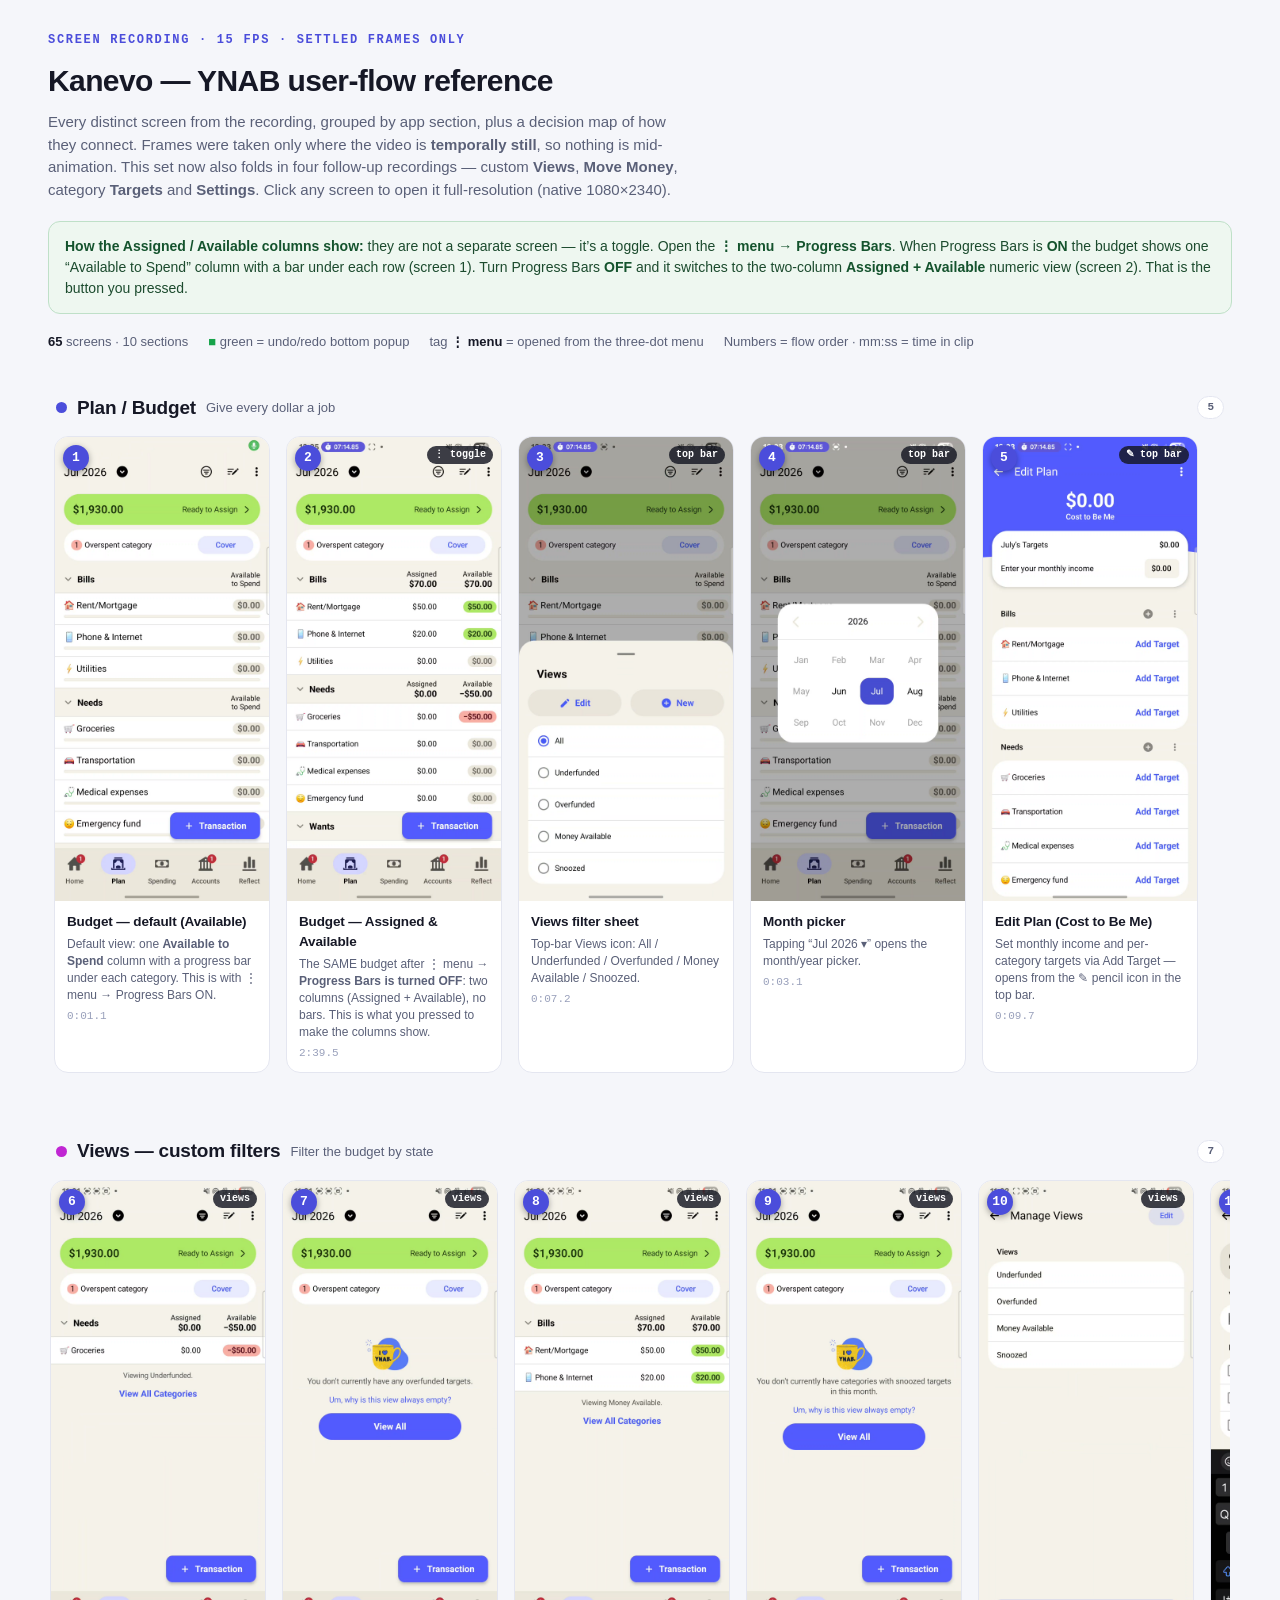
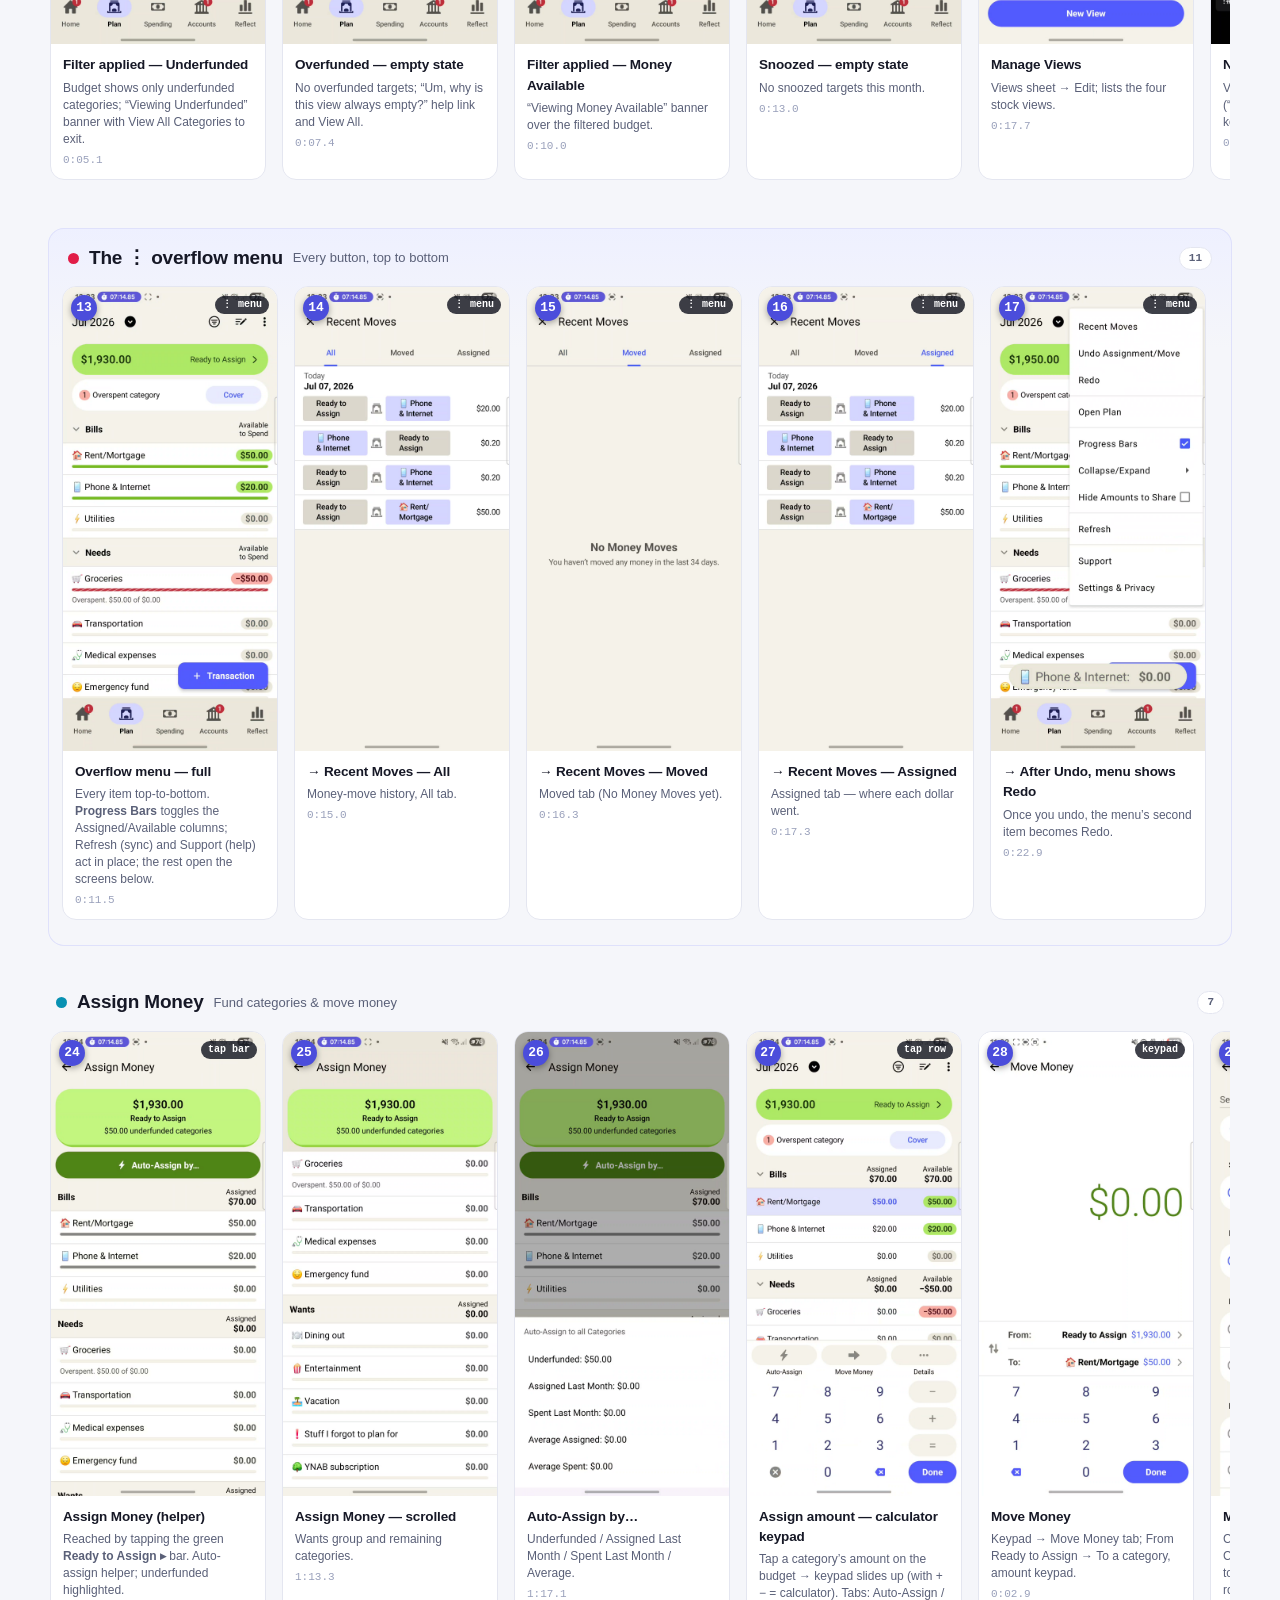
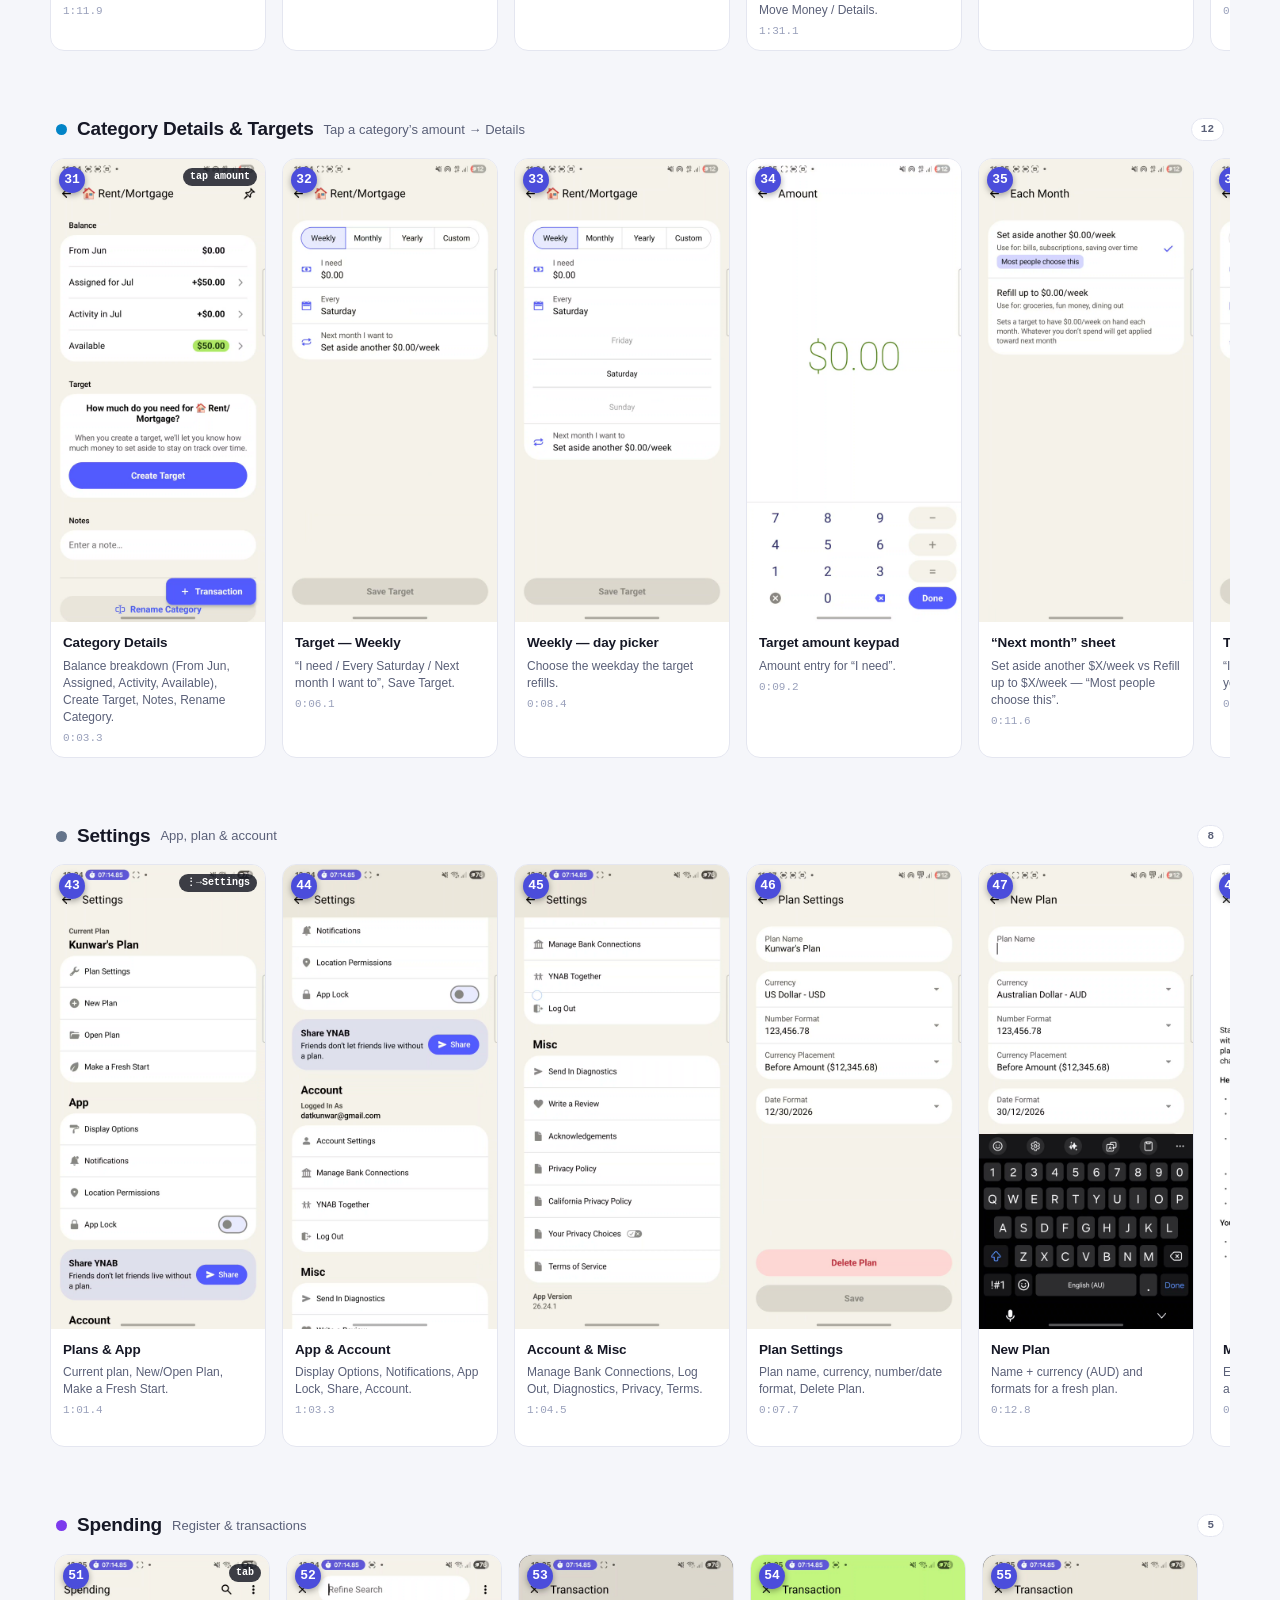
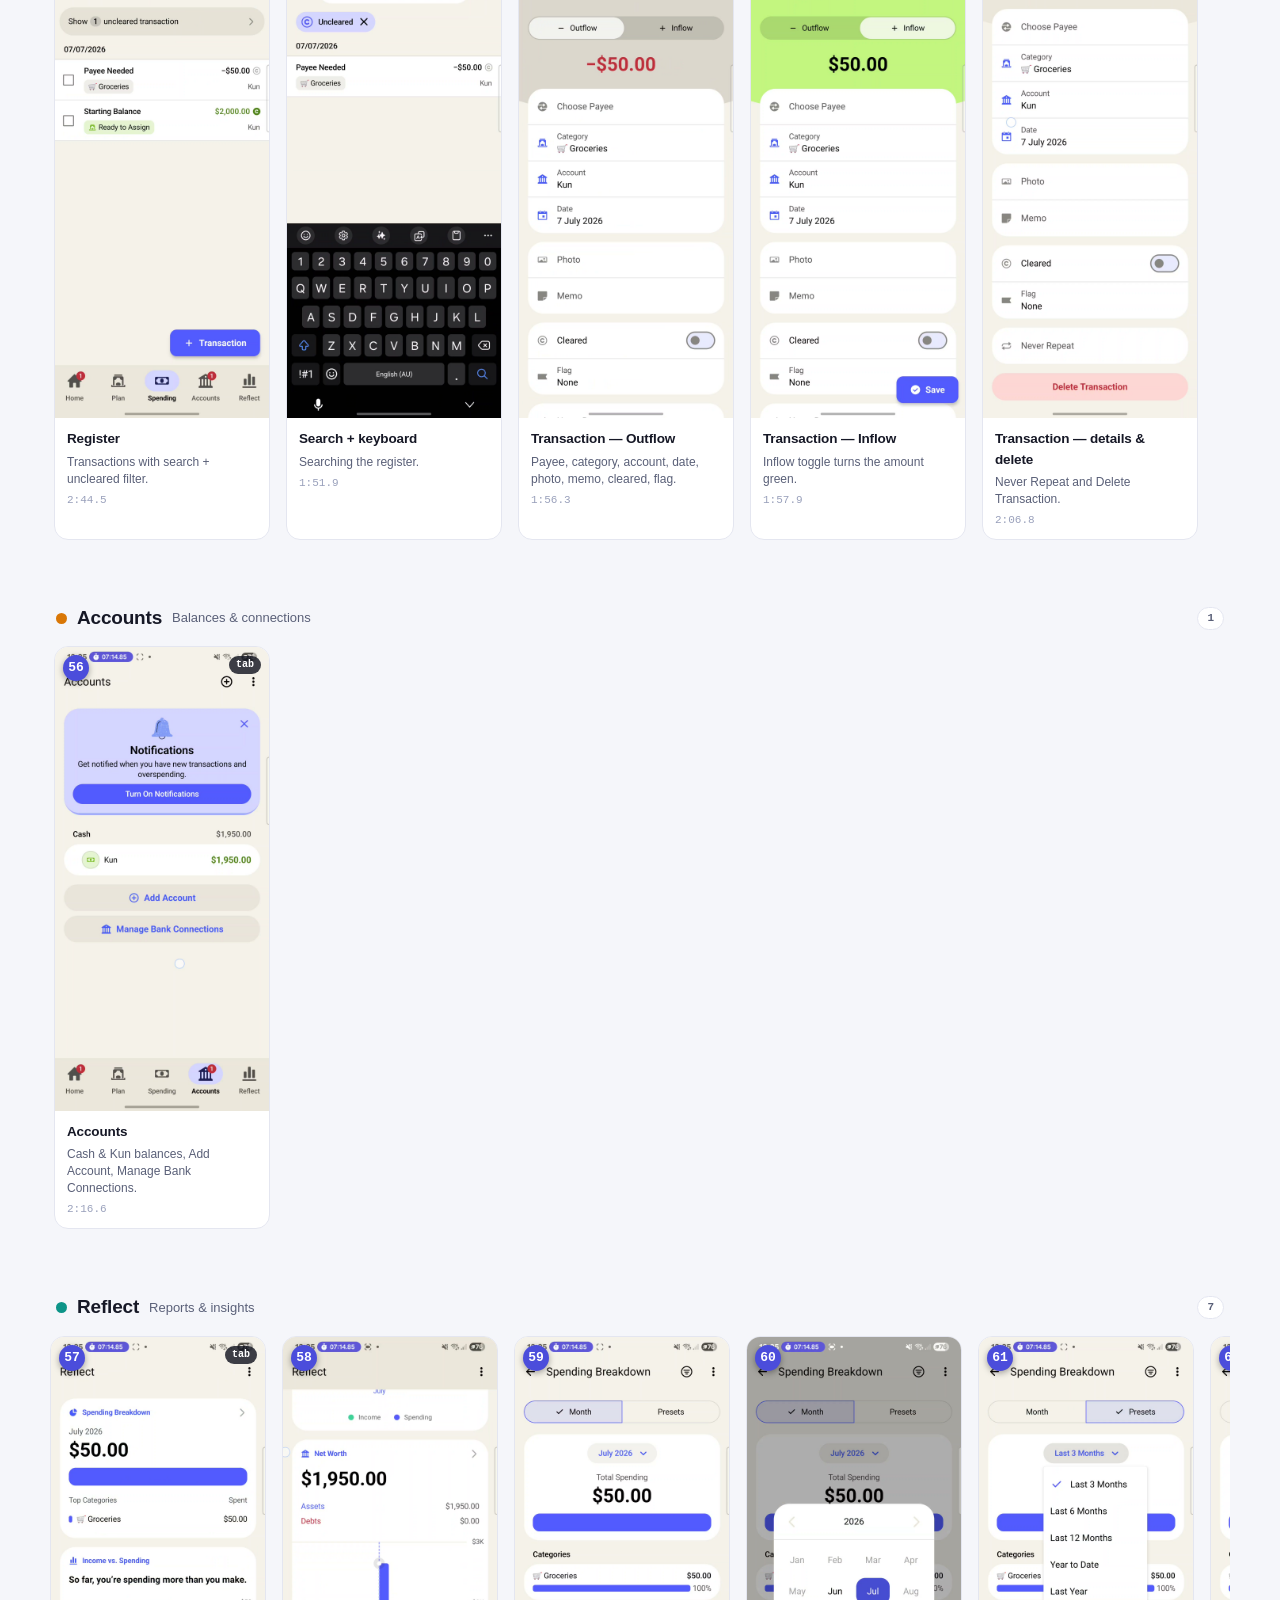
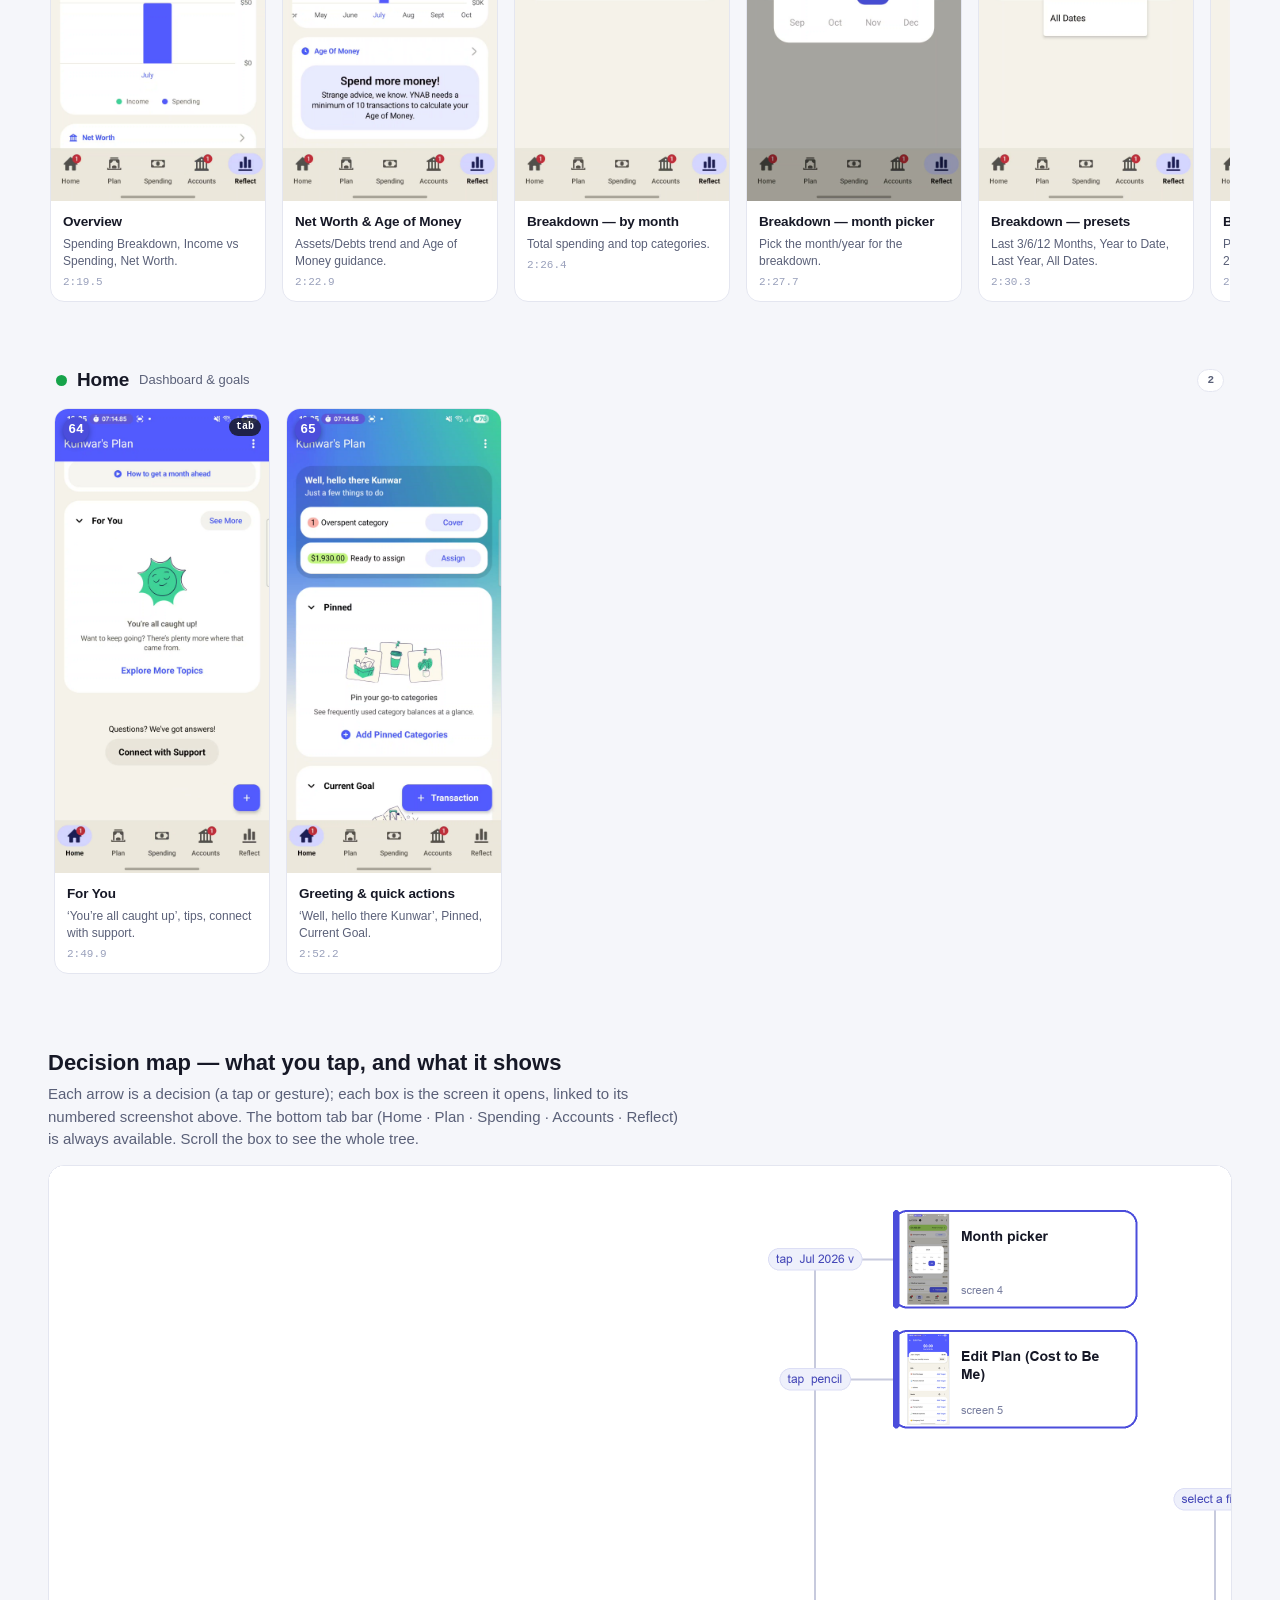
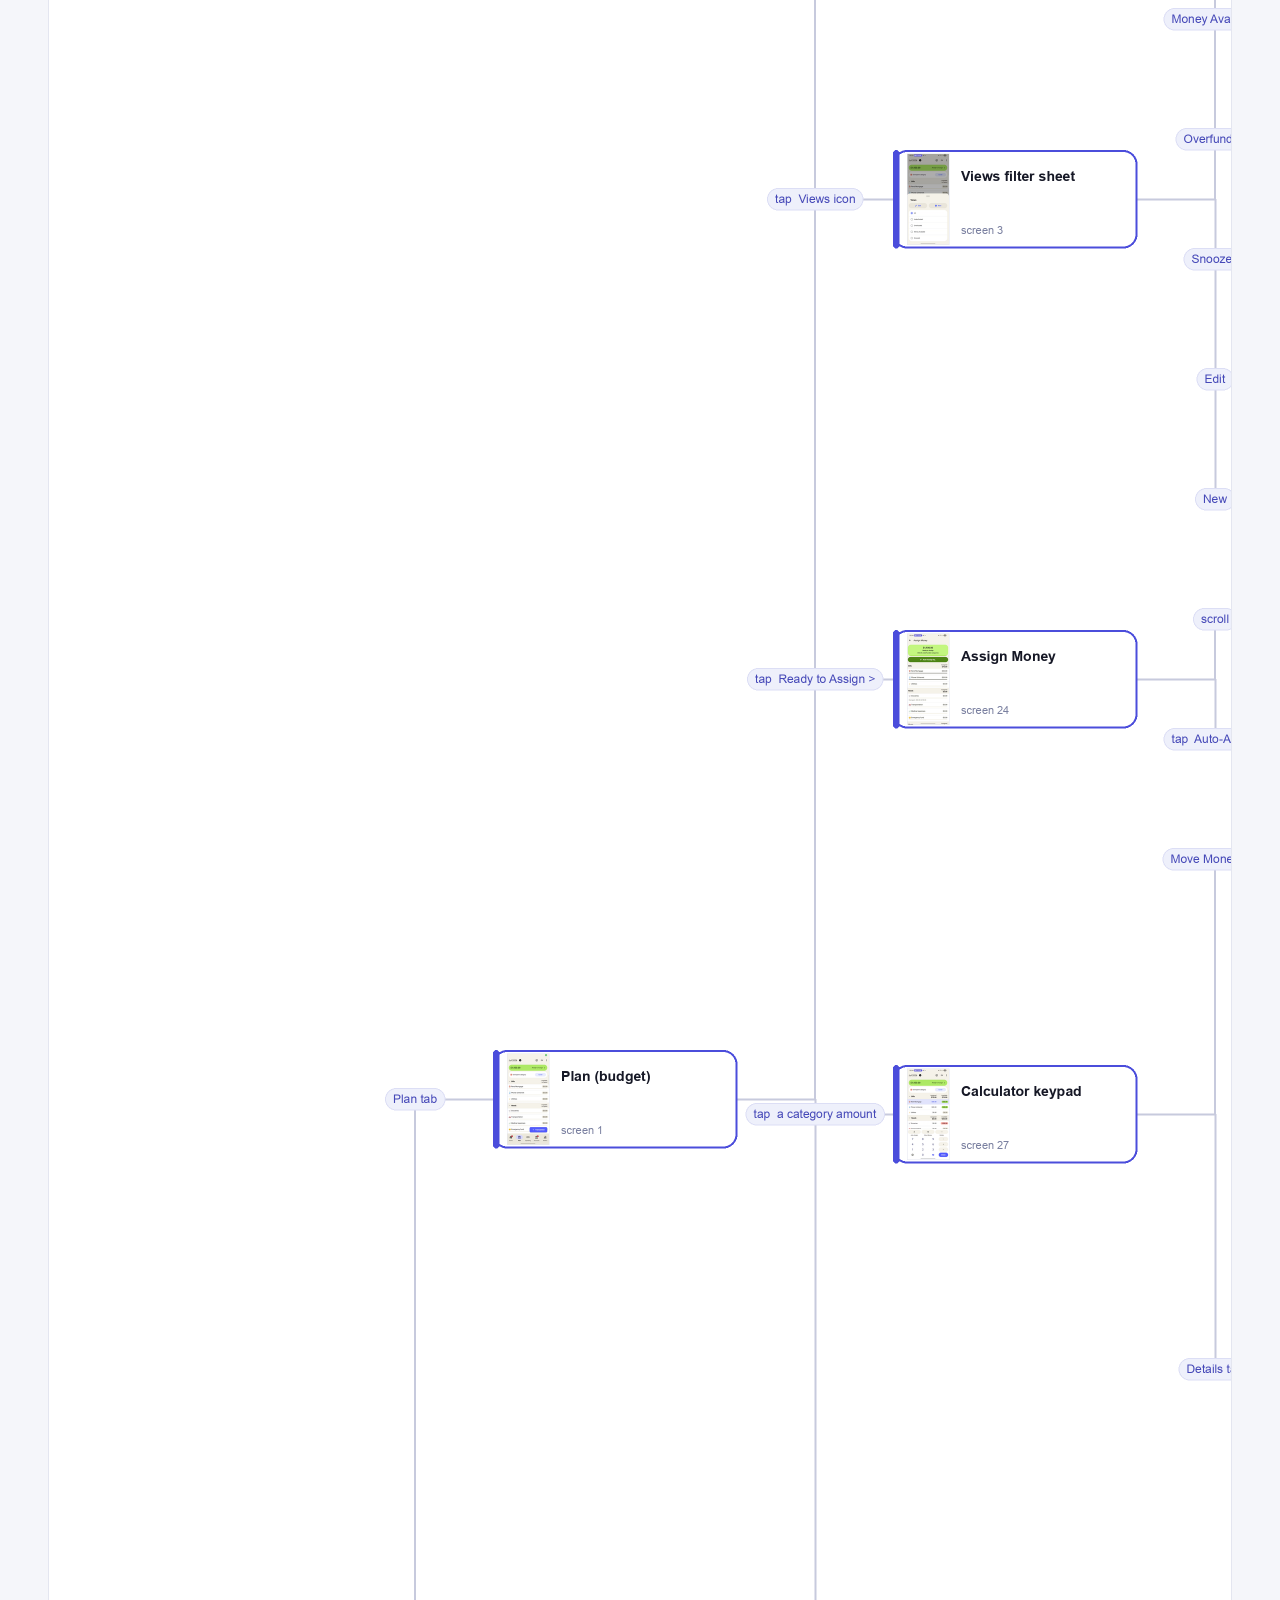
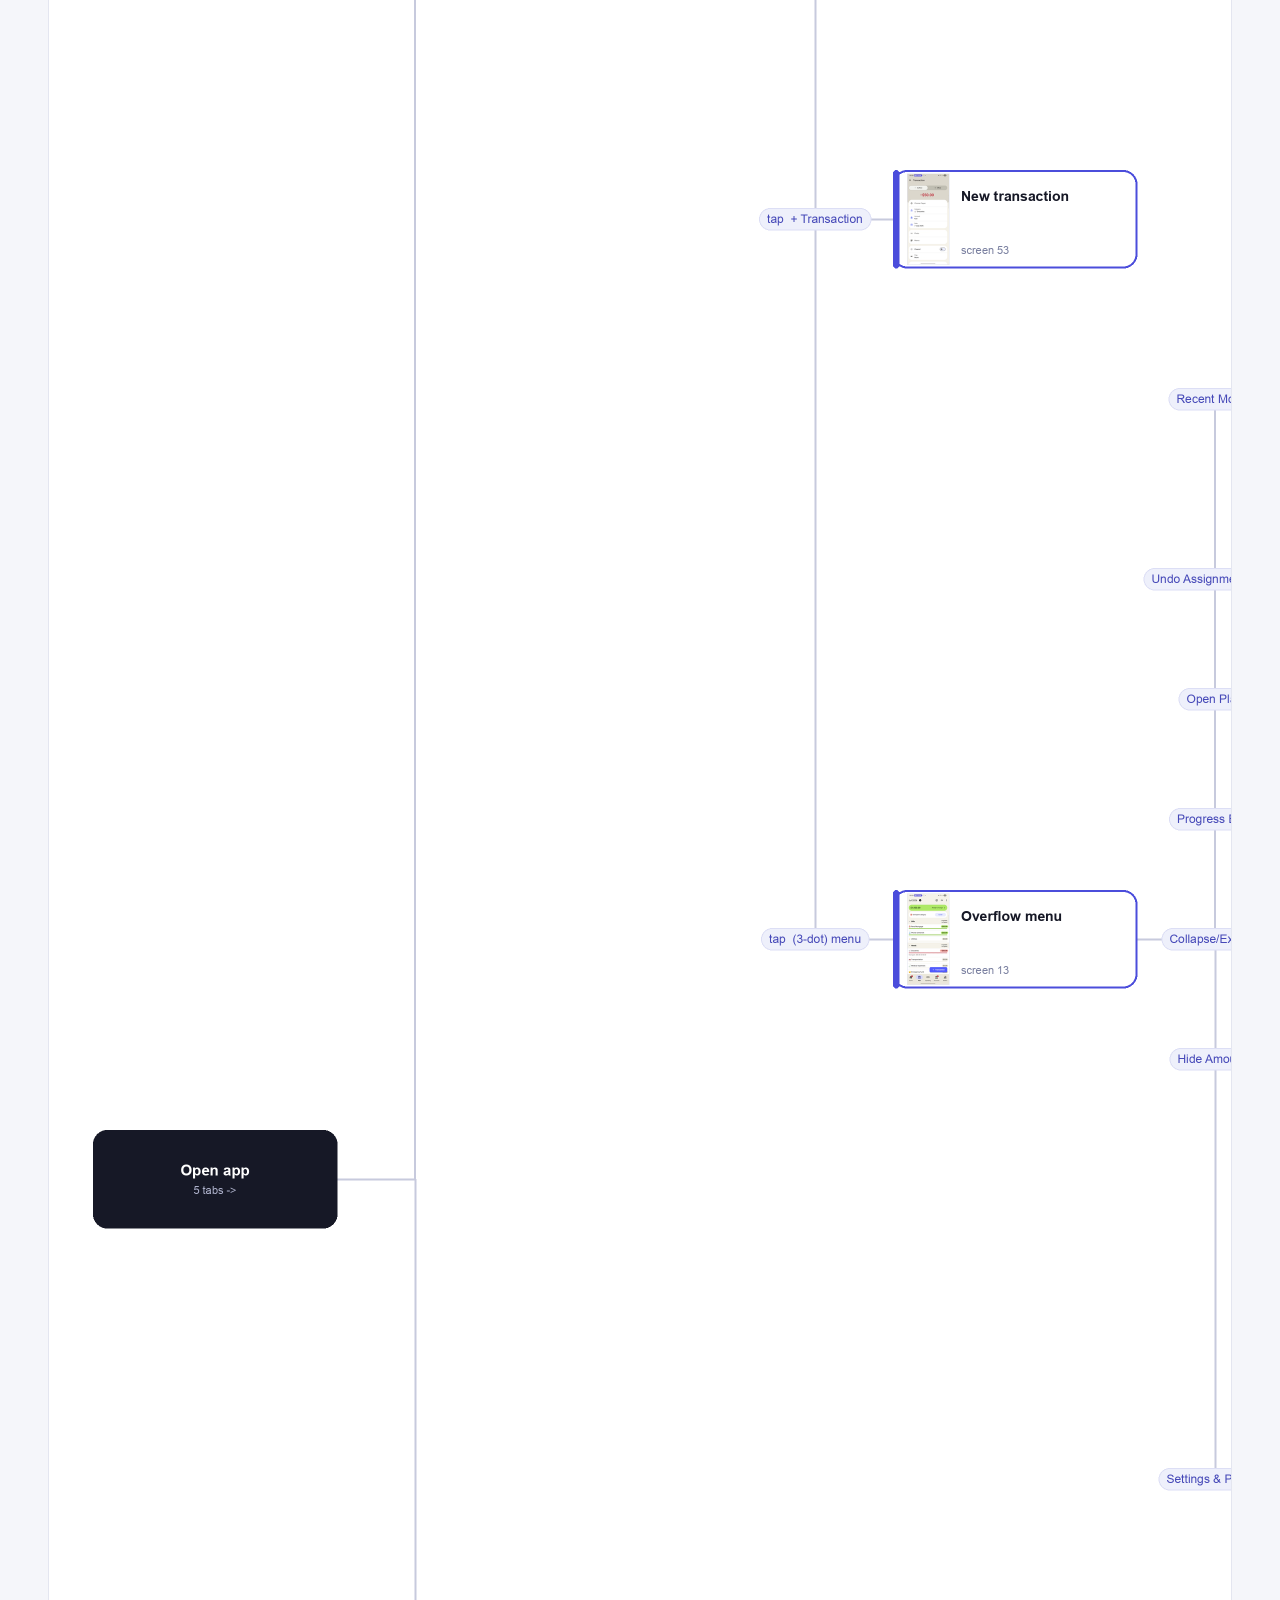
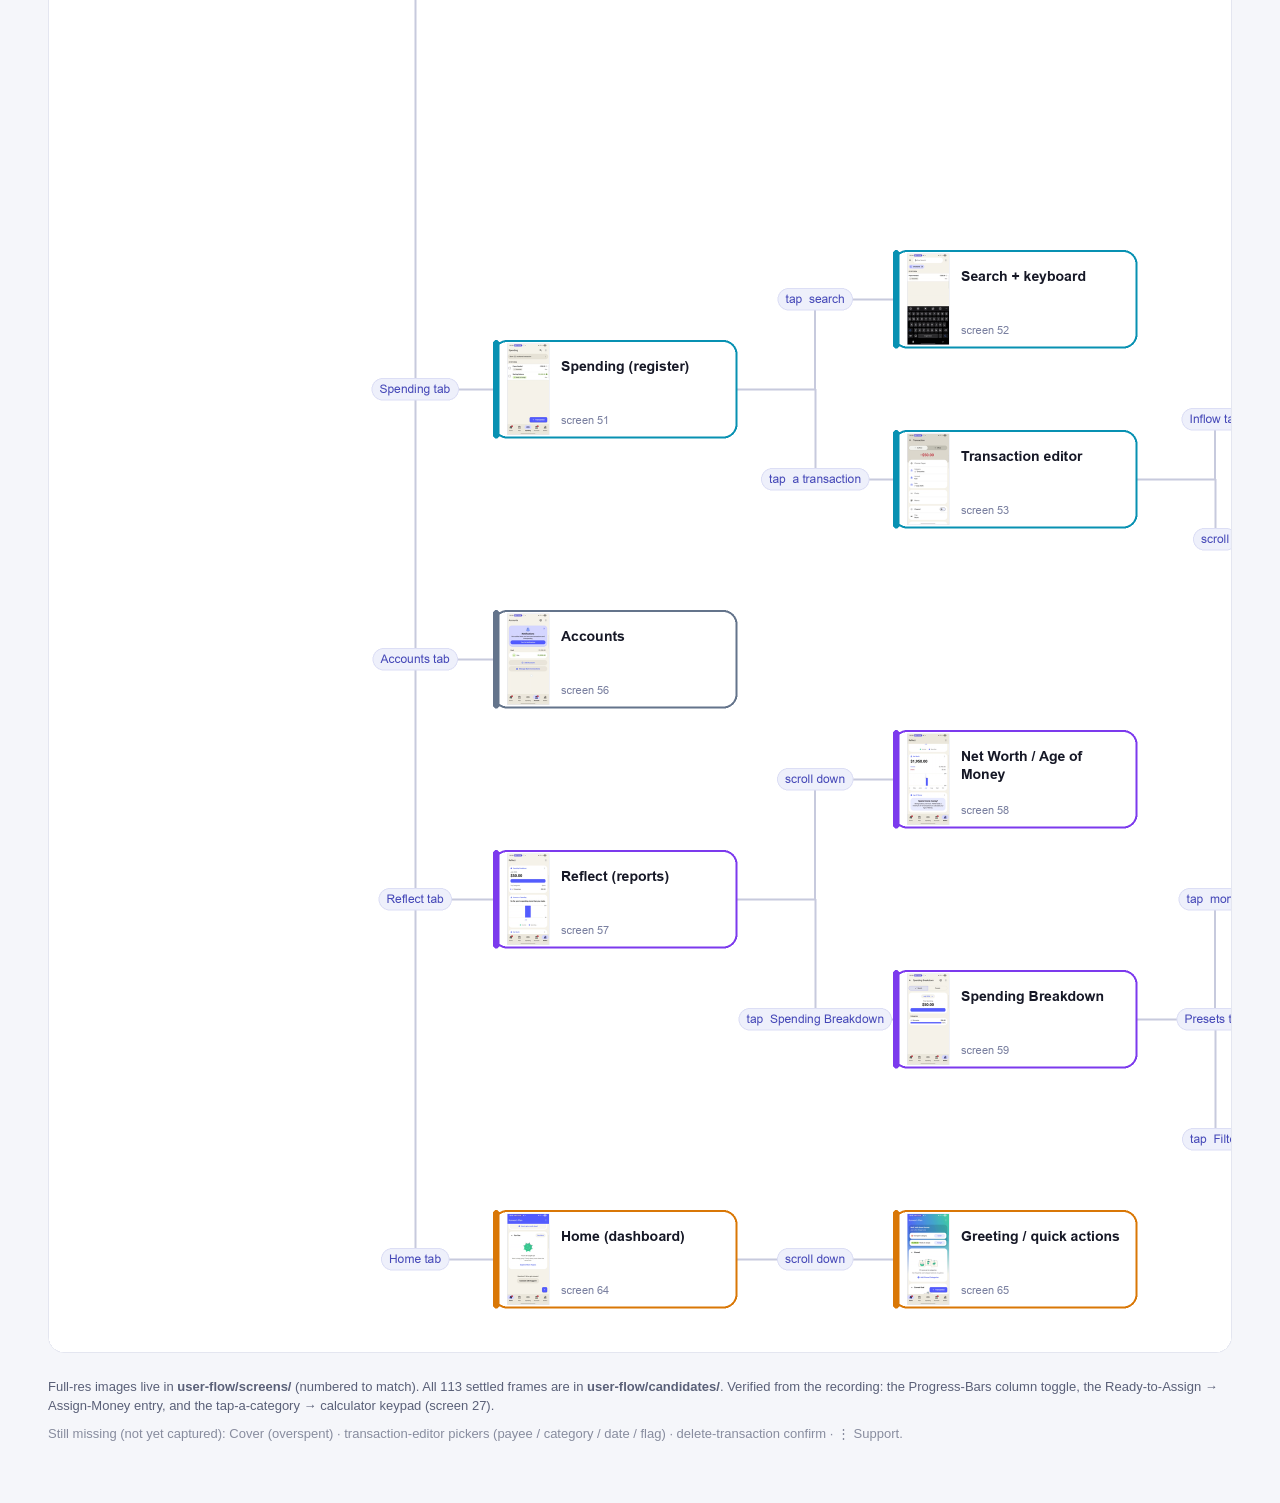
==== commit b9b89a13: "Rebrand SapientSpend to Kanevo across the app Rename every user-facing string, storage key, cache ve" ====
--- a/user-flow/index.html
+++ b/user-flow/index.html
@@ -1,6 +1,6 @@
 <!doctype html><html lang="en"><head><meta charset="utf-8">
 <meta name="viewport" content="width=device-width,initial-scale=1">
-<title>Sapient Spend — User Flow (YNAB reference)</title>
+<title>Kanevo — User Flow (YNAB reference)</title>
 <style>
 :root{--bg:#f5f6fa;--panel:#fff;--ink:#161826;--soft:#5a6078;--line:#e4e6f0;--accent:#4b4ddb;--pop:#16a34a;--radius:14px}
 *{box-sizing:border-box}
@@ -45,7 +45,7 @@
 </style></head><body>
 <header>
   <div class="kick">Screen recording · 15 fps · settled frames only</div>
-  <h1>Sapient Spend — YNAB user-flow reference</h1>
+  <h1>Kanevo — YNAB user-flow reference</h1>
   <p>Every distinct screen from the recording, grouped by app section, plus a decision map of how they connect. Frames were taken only where the video is <b>temporally still</b>, so nothing is mid-animation. This set now also folds in four follow-up recordings — custom <b>Views</b>, <b>Move Money</b>, category <b>Targets</b> and <b>Settings</b>. Click any screen to open it full-resolution (native 1080×2340).</p>
 </header>
 <div class="note"><div class="box">
